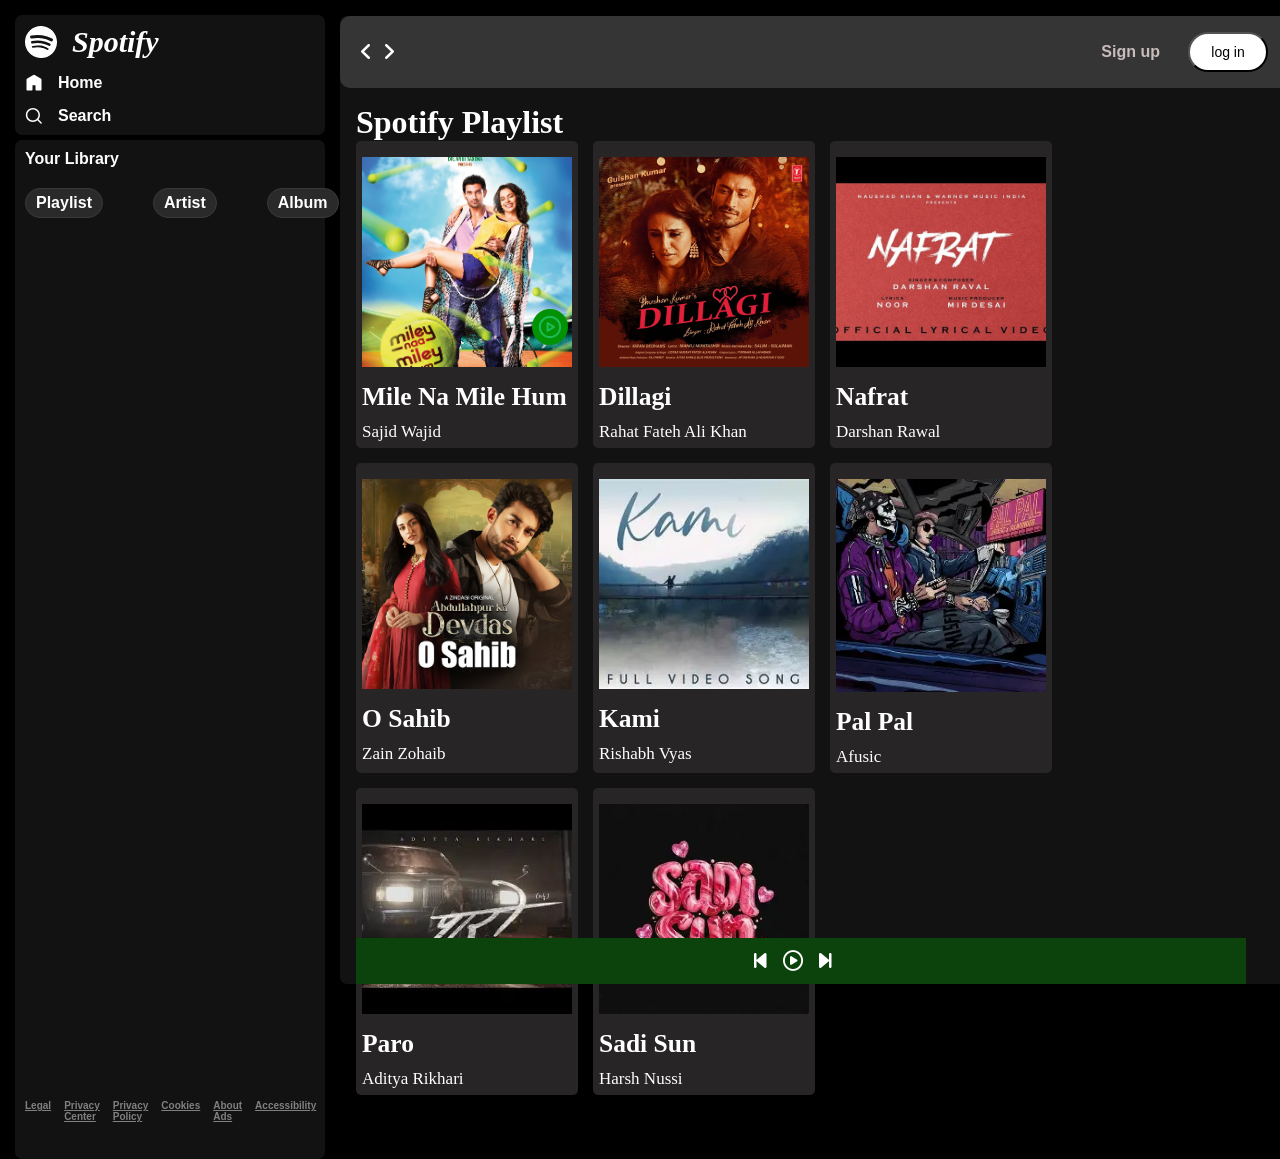
==== index.html @ fd1ae435 "added songs in my project through java script" ====
<!DOCTYPE html>
<html lang="en">

<head>
    <meta charset="UTF-8">
    <meta name="viewport" content="width=device-width, initial-scale=1.0">
    <link rel="stylesheet" href="style.css">
    <link rel="stylesheet" href="utility.css">
    <link rel="stylesheet" href="https://cdnjs.cloudflare.com/ajax/libs/font-awesome/6.7.2/css/all.min.css">
    <title>'Spotify -Web player:Music for everyone</title>
</head>

<body>
    <div class="container flex bg-black">
        <div class="left">
            <div class="home bg-grey rounded m-1 p-1">
                <div class="logo"><img class="invert" src="logo.svg" alt="spotify"> Spotify</div>
                <ul>
                    <li><img class="invert" src="home.svg" alt="home">Home</li>
                    <li><img class="invert" src="search.svg" alt="home">Search</li>
                </ul>
            </div>
            <div class="library bg-grey rounded m-1 p-1 bold">
                Your Library
                <ul>
                    <li>Playlist</li>
                    <li>Artist</li>
                    <li>Album</li>
                </ul>
                
                <div class="footer">

                    <div><a href="https://www.spotify.com/jp/legal/"><span>Legal</span></a></div>

                    <div><a href="https://www.spotify.com/jp/privacy/"><span>Privacy Center</span></a></div>

                    <div><a href="https://www.spotify.com/jp/legal/privacy-policy/"><span>Privacy Policy</span></a>
                    </div>

                    <div><a href="https://www.spotify.com/jp/legal/cookies-policy/"><span>Cookies</span></a></div>

                    <div><a href="https://www.spotify.com/jp/legal/privacy-policy/#s3"><span>About Ads</span></a></div>

                    <div><a href="https://www.spotify.com/jp/accessibility/"><span>Accessibility</span></a></div>

                </div>
            </div>
        </div>
        <div class="right bg-grey rounded ">
            <div class="header">
                <div class="nav">
                    <div class="left-arrow">
                        <i class="fa-solid fa-angle-left"></i>
                    </div>
                    <div class="right-arrow">
                        <i class="fa-solid fa-angle-right"></i>
                    </div>
                </div>
                <div class="button">
                    <button class="signupbtn">Sign up</button>
                    <button class="loginbtn">log in</button>
                </div>
            </div>
            <div class="SpotifyPlaylist">
                <h1>Spotify Playlist</h1>
                <div class="cardContainer">
                    <div class="card ">
                        <div class="play">
                            <svg xmlns="http://www.w3.org/2000/svg" viewBox="0 0 640 640" width="30" height="30">
                                <path fill="#1DB954"
                                    d="M320 112C434.9 112 528 205.1 528 320C528 434.9 434.9 528 320 528C205.1 528 112 434.9 112 320C112 205.1 205.1 112 320 112zM320 576C461.4 576 576 461.4 576 320C576 178.6 461.4 64 320 64C178.6 64 64 178.6 64 320C64 461.4 178.6 576 320 576zM276.5 211.5C269.1 207 259.8 206.8 252.2 211C244.6 215.2 240 223.3 240 232L240 408C240 416.7 244.7 424.7 252.3 428.9C259.9 433.1 269.1 433 276.6 428.4L420.6 340.4C427.7 336 432.1 328.3 432.1 319.9C432.1 311.5 427.7 303.8 420.6 299.4L276.6 211.4zM362 320L288 365.2L288 274.8L362 320z" />
                            </svg>
                        </div>
                        <img src="mile na mile hum.jpg" alt="">
                        <h2>Mile Na Mile Hum</h2>
                        <p>Sajid Wajid</p>
                    </div>
                    <div class="cardContainer">
                        <div class="card">
                            <img src="dillagi.jpg" alt="">
                            <h2>Dillagi</h2>
                            <p>Rahat Fateh Ali Khan</p>
                        </div>
                    </div>
                    <div class="cardContainer">
                        <div class="card">
                            <img src="nafrat2.jpg" alt="">
                            <h2>Nafrat</h2>
                            <p>Darshan Rawal</p>
                        </div>
                    </div>
                    <div class="cardContainer">
                        <div class="card">
                            <img src="o.jpg" alt="">
                            <h2>O Sahib</h2>
                            <p>Zain Zohaib</p>
                        </div>
                    </div>

                    <div class="cardContainer">
                        <div class="card">
                            <img src="kami.jpg" alt="">
                            <h2>Kami</h2>
                            <p>Rishabh Vyas</p>
                        </div>
                    </div>
                    <div class="cardContainer">
                        <div class="card">
                            <img src="pal pal.jpg" alt="">
                            <h2>Pal Pal</h2>
                            <p>Afusic</p>
                        </div>
                    </div>
                    <div class="cardContainer">
                        <div class="card">
                            <img src="paro.jpg" alt="">
                            <h2>Paro</h2>
                            <p>Aditya Rikhari</p>
                        </div>
                    </div>
                    <div class="cardContainer">
                        <div class="card ">
                            <img src="sadi sun.jpg" alt="">
                            <h2>Sadi Sun</h2>
                            <p>Harsh Nussi</p>
                        </div>
                    </div>
                </div>
                <div class="playbar">
                    <div class="songinfo">
                    
                        
                    </div>
                    <div class="songbuttons">
                        <i class="fa-solid fa-backward-step"></i>
                        <i class="fa-regular fa-circle-play"></i>
                        <i class="fa-solid fa-forward-step"></i>
                         <div class="songtime"></div>
                    </div>
                </div>
            </div>
        </div>
    </div>
    <button id="play">Play</button>
    <script src = "script.js"></script>
</body>

</html>
---- style.css ----
*{
    margin: 0;
    padding: 0;
}
body {
   background-color: black;
    color: white;
    display: flex;
}

.left {
    width: 25vw;
    padding: 10px;
    ;
    
    
}

.right {
    width: 75vw;



}
.home{
    padding: 10px;
}

.home ul li {
display: flex;
width: 18px;
list-style:none;
gap: 15px;
padding-top: 15px;
font-weight: 700;
 font-family:'Segoe UI', Tahoma, Geneva, Verdana, sans-serif ;


}

.bg-grey{
    background-color: #121212;
}

.bold{
    font-weight: 700;
}

.library{
    min-height:111vh;
    position: relative;
    font-family:'Segoe UI', Tahoma, Geneva, Verdana, sans-serif ;
}


.footer{
    display: flex;
    font-size: 10px;
    gap: 13px;
    margin-top: 98vh;
}
.footer a {
    color: grey;
    
    
}
.right {
    margin: 16px 0;
    position: relative;
     
}

.nav {
    font-size: 20px;
    color: white;
    display: flex;
    align-items: center;
    gap: 10px;

    
}
.header{
    display: flex;
    justify-content: space-between;
    align-items: center;
    background-color: rgb(54, 53, 53);
    height: 72px;
    border-radius: 10px;

}
 .header > * {
    padding: 20px;

 }

.logo {
display: flex;
width: 18px;
gap: 15px;
font-weight: 700; 
font-size: 30px;
font-family:Cambria, Cochin, Georgia, Times, 'Times New Roman', serif ;
font-style: italic;
}

.library ul  {
width: 18px;
list-style:none;
gap: 50px;
padding-top: 20px;
font-weight: 700;
display: flex;
align-items: center;


}
.library ul li {
    background: #2a2a2a;
    border: 1px solid #3a3a3a;
    border-radius: 999px;
    padding: 5px 10px;
    
}



.library ul li:hover{
    background-color: rgb(31, 29, 29) !important;
    color: green!important;
}


.SpotifyPlaylist{
    padding: 16px
}
.cardContainer{
    display: flex;
    gap: 15px;
    flex-wrap: wrap;
    
}

 .card {
    width: 210px;
    font-size: 17px;
    padding: 6px;
    border-radius: 5px;
    background-color: rgb(39, 37, 37);
    position: relative;
;
    

}
.card >*{
    padding-top: 10px;

}

.card img {
    width: 100%;
    object-fit: contain;
    height: 300;

}

.card:hover{
   background-color: rgb(59, 58, 58) !important; 
}


.play{
    width: 28px;
    height: 28px;
    border-radius: 50px;
    background-color: #039203;
    padding: 4px;
    display: flex;
    align-items: center;
    justify-content: center;
    position: absolute;
    top: 168px;
    right: 10px;
    opacity : 1;
    transition:all 1s ease-out
}


.container{
    height: 1000px;
}

.button>*{
margin: 0 12px;
}

.signupbtn{
    background-color: rgb(54, 53, 53);
    color: rgb(201, 188, 188);
    font-weight: bold;
    border: none;
    outline: none;
    cursor: pointer;
    font-size: 16px;
    
    
}

.signupbtn:hover{
    font-size: 1.01rem;
    color: white

}

.loginbtn{
   background-color: white;
    color:black;
    border-radius: 21px;
    padding: 10px;
    cursor: pointer;
    width: 80px;
    font-size: 14px;
}

.loginbtn:hover{
    
     font-weight: bold;
     font-size: 15px;
     
}


.playbar{
    position: absolute;
    bottom: 0;
    background-color: rgb(12, 66, 12);
    width: 90%;
    padding: 13px;
}

.songbuttons{
    display: flex;
    justify-content: center;
    gap: 16px;
    font-size: 20px;
}
---- utility.css ----
.border {
    border: 2px solid red;

margin: 3px;
}


.flex {
    display:flex;
}

.justify-content{
    justify-content: center;

}
.item-center{
    align-items: center;
}

.bg-black {
    background-color: black;
    color: white;
}

.invert {
    filter: invert(1);
}

.rounded{
    border-radius: 7px;
}

.m-1{
    margin: 5px;
}


.p-1{
    padding: 10px;
}

.p-1{

padding: 10px;

}

/* For Webkit browsers (e.g., Chrome, Safari) */

::-webkit-scrollbar {

width: 15px;

}

::-webkit-scrollbar-thumb {

background-color: #333333; /* Dark color for the thumb */

border-radius: 6px;

}

::-webkit-scrollbar-track {

background-color: #2222; /* Dark color for the track */

}

/* For Firefox */

scrollbar-color: #333 #222; /* Dark color for the thumb and track in Firefox */
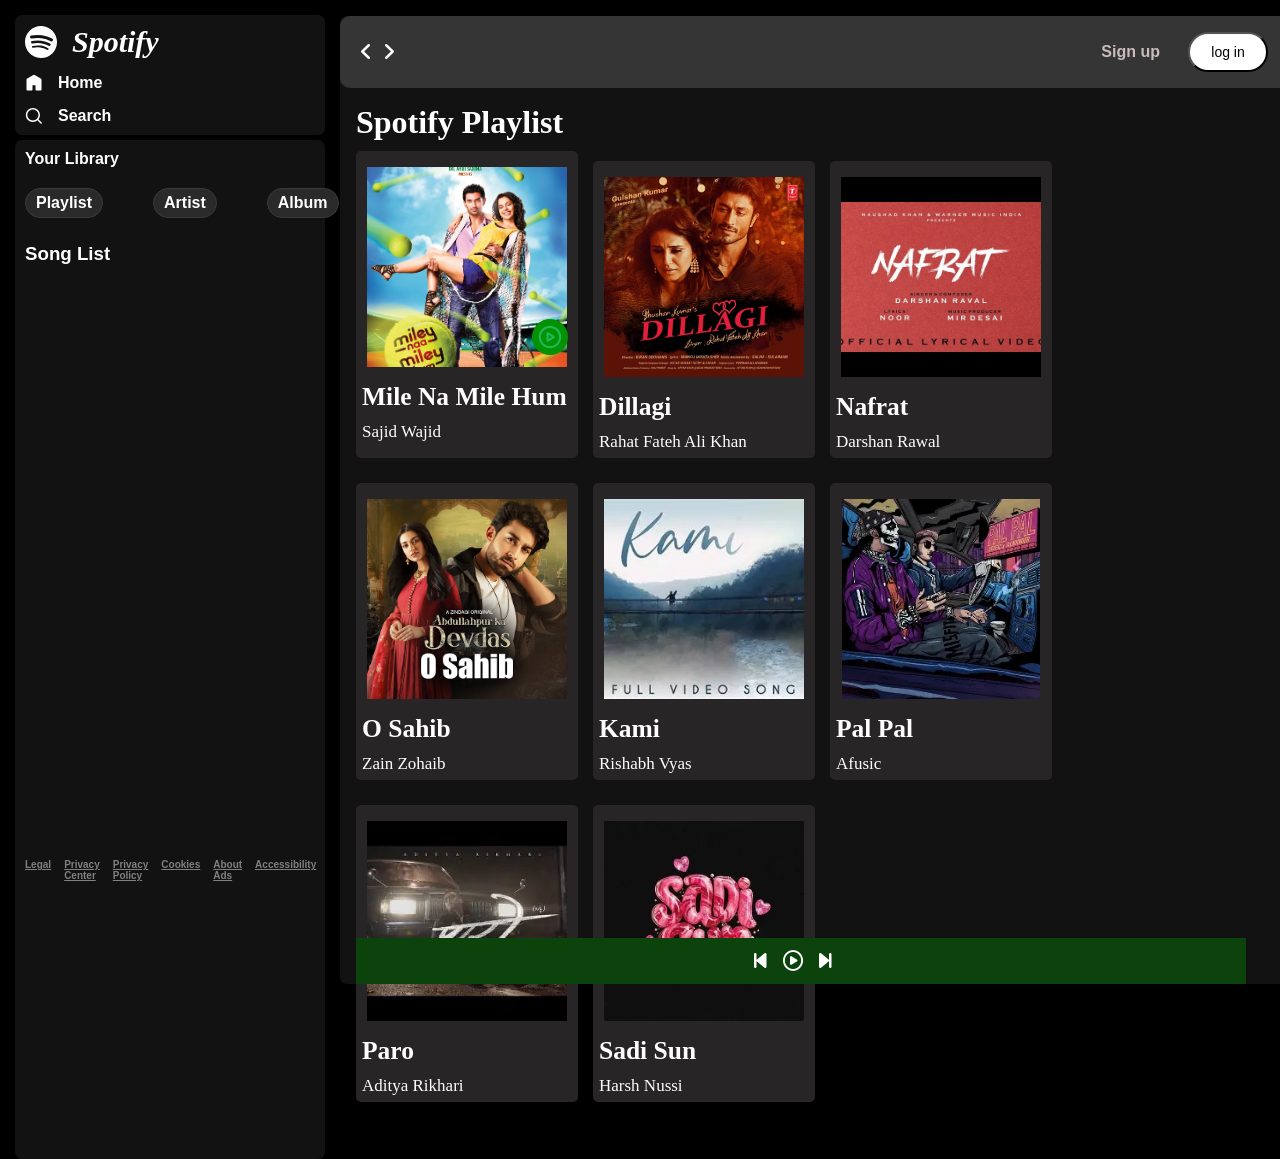
==== commit a36f04c9: "added songs url in clone project through javascript" ====
--- a/index.html
+++ b/index.html
@@ -22,11 +22,18 @@
             </div>
             <div class="library bg-grey rounded m-1 p-1 bold">
                 Your Library
+                <div class="librarymenu">
                 <ul>
                     <li>Playlist</li>
                     <li>Artist</li>
                     <li>Album</li>
                 </ul>
+                </div>
+                <div class="songlist"><h3>Song List</h3>
+                    <ul>
+                        
+                       </ul>
+                </div>
                 
                 <div class="footer">
 
@@ -151,3 +158,11 @@
 
 
 
+<!--<li><span>Mile Na Mile Hum</span> <img src="mile na mile hum.jpg" alt=""></li>
+                        <li><span>Dillagi</span><img src="dillagi.jpg" alt=""></li>
+                        <li><span>Nafrat</span><img src="nafrat2.jpg" alt=""></li>
+                        <li><span>O Sahib</span><img src="o.jpg" alt=""></li>
+                        <li><span>Kami</span><img src="kami.jpg" alt=""></li>
+                        <li><span>Pal Pal</span><img src="pal pal.jpg" alt=""></li>
+                        <li><span>Paro</span><img src="paro.jpg" alt=""></li>
+                        <li><span>Sadi Sun</span><img src="sadi sun.jpg" alt=""></li>-->
--- a/style.css
+++ b/style.css
@@ -11,7 +11,7 @@
 .left {
     width: 25vw;
     padding: 10px;
-    ;
+    
     
     
 }
@@ -57,7 +57,7 @@
     display: flex;
     font-size: 10px;
     gap: 13px;
-    margin-top: 98vh;
+    margin-top: 66vh;
 }
 .footer a {
     color: grey;
@@ -103,7 +103,7 @@
 font-style: italic;
 }
 
-.library ul  {
+.librarymenu ul  {
 width: 18px;
 list-style:none;
 gap: 50px;
@@ -114,7 +114,7 @@
 
 
 }
-.library ul li {
+.librarymenu ul li {
     background: #2a2a2a;
     border: 1px solid #3a3a3a;
     border-radius: 999px;
@@ -124,7 +124,7 @@
 
 
 
-.library ul li:hover{
+.librarymenu ul li:hover{
     background-color: rgb(31, 29, 29) !important;
     color: green!important;
 }
@@ -137,6 +137,7 @@
     display: flex;
     gap: 15px;
     flex-wrap: wrap;
+    padding-top: 10px;
     
 }
 
@@ -159,7 +160,8 @@
 .card img {
     width: 100%;
     object-fit: contain;
-    height: 300;
+    height: 200px;
+    
 
 }
 
@@ -245,3 +247,66 @@
 }
 
 
+.songlist{
+    margin-top: 25px;
+}
+
+.songlist h3{
+    margin-bottom: 10px;
+}
+
+/*.songlist ul{
+    list-style: none;
+    padding-left: 0;
+}
+
+.songlist ul li{
+    padding: 4px 0;
+    font-size: 18px;
+    font-weight: normal;
+    gap: 8px;
+    display: flex;
+    align-items: center;
+    justify-content: space-between;
+}
+.songlist ul li:hover{
+    font-weight: bold;
+    cursor: pointer;
+}
+
+.songlist ul li img{
+    width: 30px !important;
+    height: 30px !important;
+    object-fit: cover;
+    transition: 0.3s;
+
+}
+
+.songlist ul li img:hover{
+    width: 32px !important;
+    height: 32px !important;
+}*/
+
+.songlist {
+    color: white;
+}
+
+.songlist ul {
+   list-style-type: decimal;
+    padding-left: 20px;
+
+}
+
+.songlist li {
+    display: list-item;
+    margin: 10px 0;
+    
+    padding-left: 15px;
+     
+    
+    
+    
+}
+
+
+
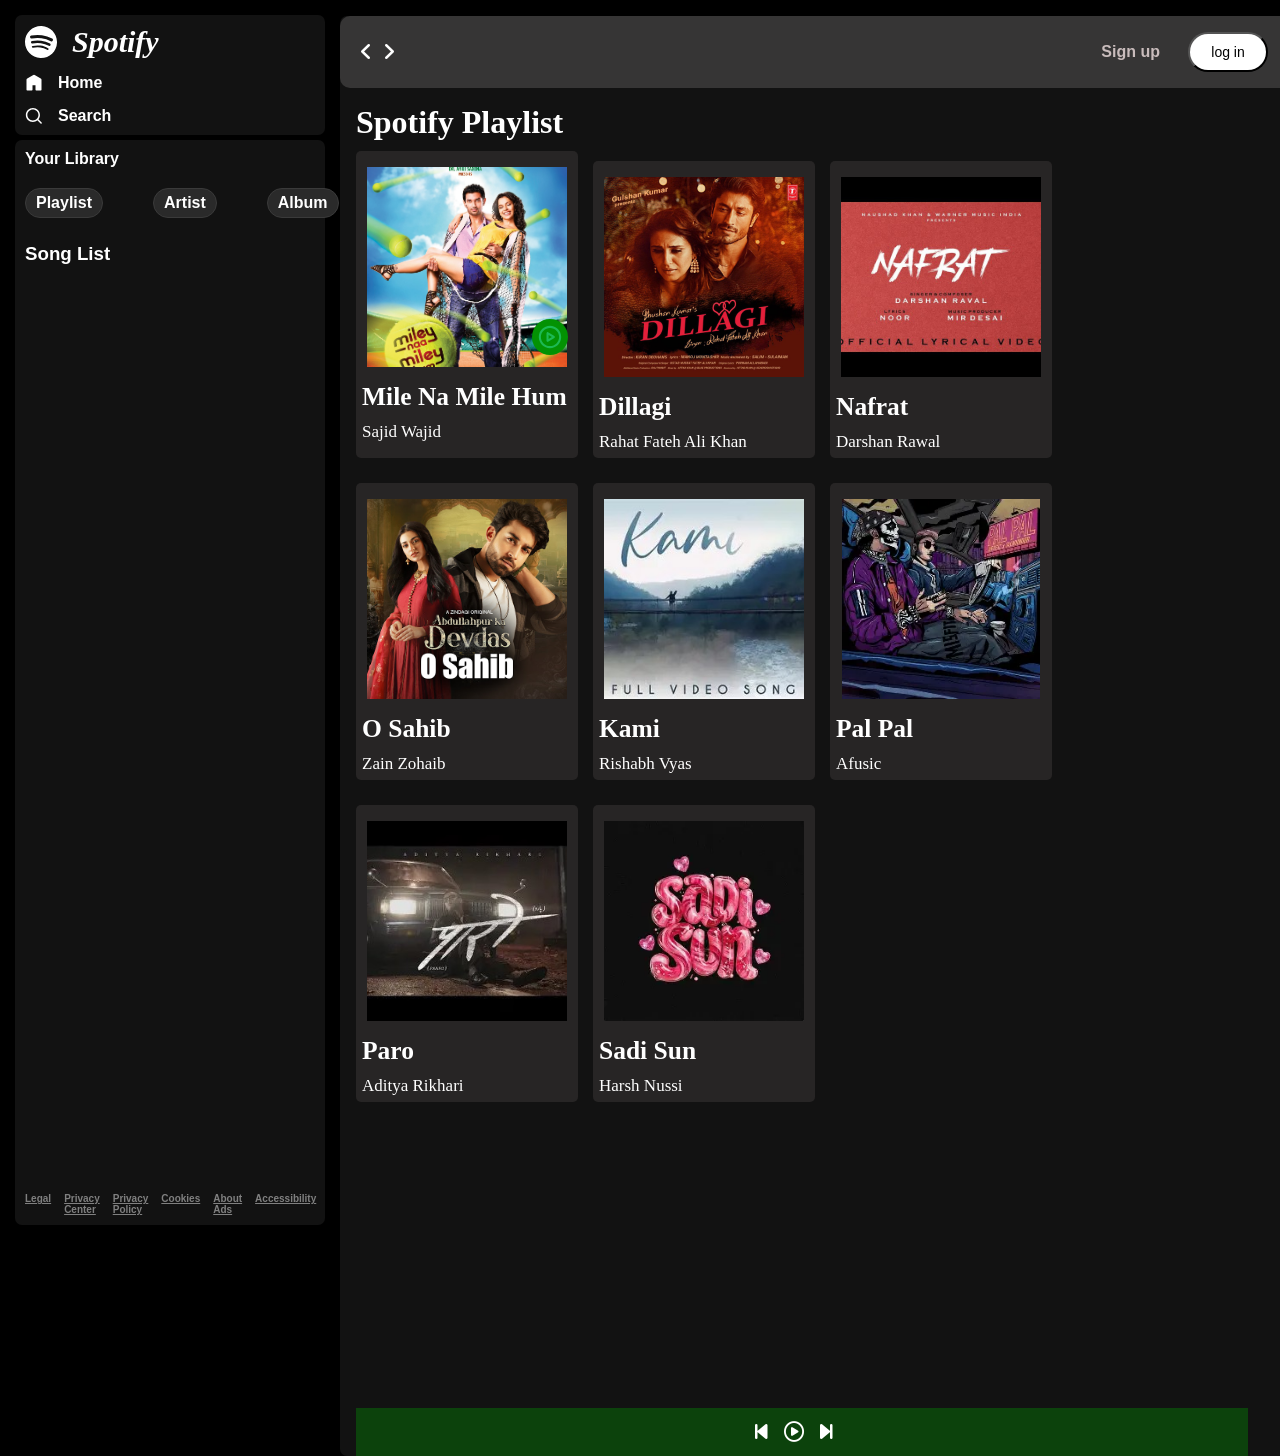
==== commit bbc2011f: "improve music player UI and updated song list layout" ====
--- a/index.html
+++ b/index.html
@@ -148,7 +148,7 @@
             </div>
         </div>
     </div>
-    <button id="play">Play</button>
+    <button id="play"></button>
     <script src = "script.js"></script>
 </body>
 
--- a/style.css
+++ b/style.css
@@ -18,6 +18,7 @@
 
 .right {
     width: 75vw;
+    height: 160vh;
 
 
 
@@ -57,7 +58,7 @@
     display: flex;
     font-size: 10px;
     gap: 13px;
-    margin-top: 66vh;
+    margin-top: 34vh;
 }
 .footer a {
     color: grey;
@@ -127,6 +128,7 @@
 .librarymenu ul li:hover{
     background-color: rgb(31, 29, 29) !important;
     color: green!important;
+    cursor: pointer;
 }
 
 
@@ -233,10 +235,10 @@
 
 .playbar{
     position: absolute;
-    bottom: 0;
+    bottom: 0px;
     background-color: rgb(12, 66, 12);
     width: 90%;
-    padding: 13px;
+    padding: 14px;
 }
 
 .songbuttons{
@@ -289,24 +291,66 @@
 
 .songlist {
     color: white;
+    height: 644px;
+    overflow: auto;
+    margin-bottom: 44px ;
+    
 }
 
 .songlist ul {
-   list-style-type: decimal;
-    padding-left: 20px;
-
-}
-
-.songlist li {
-    display: list-item;
-    margin: 10px 0;
-    
-    padding-left: 15px;
-     
-    
-    
-    
-}
-
-
-
+   padding: 0 12px;
+  margin-top: 40px;
+}
+
+.songlist ul li {
+    list-style-type: decimal;
+    display: flex;
+    gap: 6px;
+    cursor: pointer;
+    padding: 10px 0 ;
+    font-weight: normal;
+    border: 1px solid white;
+    margin: 12px 0;
+    padding: 14px;
+    border-radius: 5px;
+    justify-content: space-between;
+
+}
+
+.songlist .info{
+    font-size: 15px;
+    width: 320px;
+}
+
+ .songlist ul li img{
+    width: 40px;
+    height: 40px;
+    
+    
+ }
+
+.playbutton{
+    font-weight: normal;
+    font-size: 20px;
+   display: flex;
+   gap: 10px;
+   justify-items: center;
+   padding-left: 15px;
+}
+
+.playbutton span{
+    font-size: 15px;
+}
+.playbutton :hover{
+    font-weight: bold;
+}
+
+.songlist ul li:hover{
+font-weight: bold;
+}
+
+
+
+
+
+
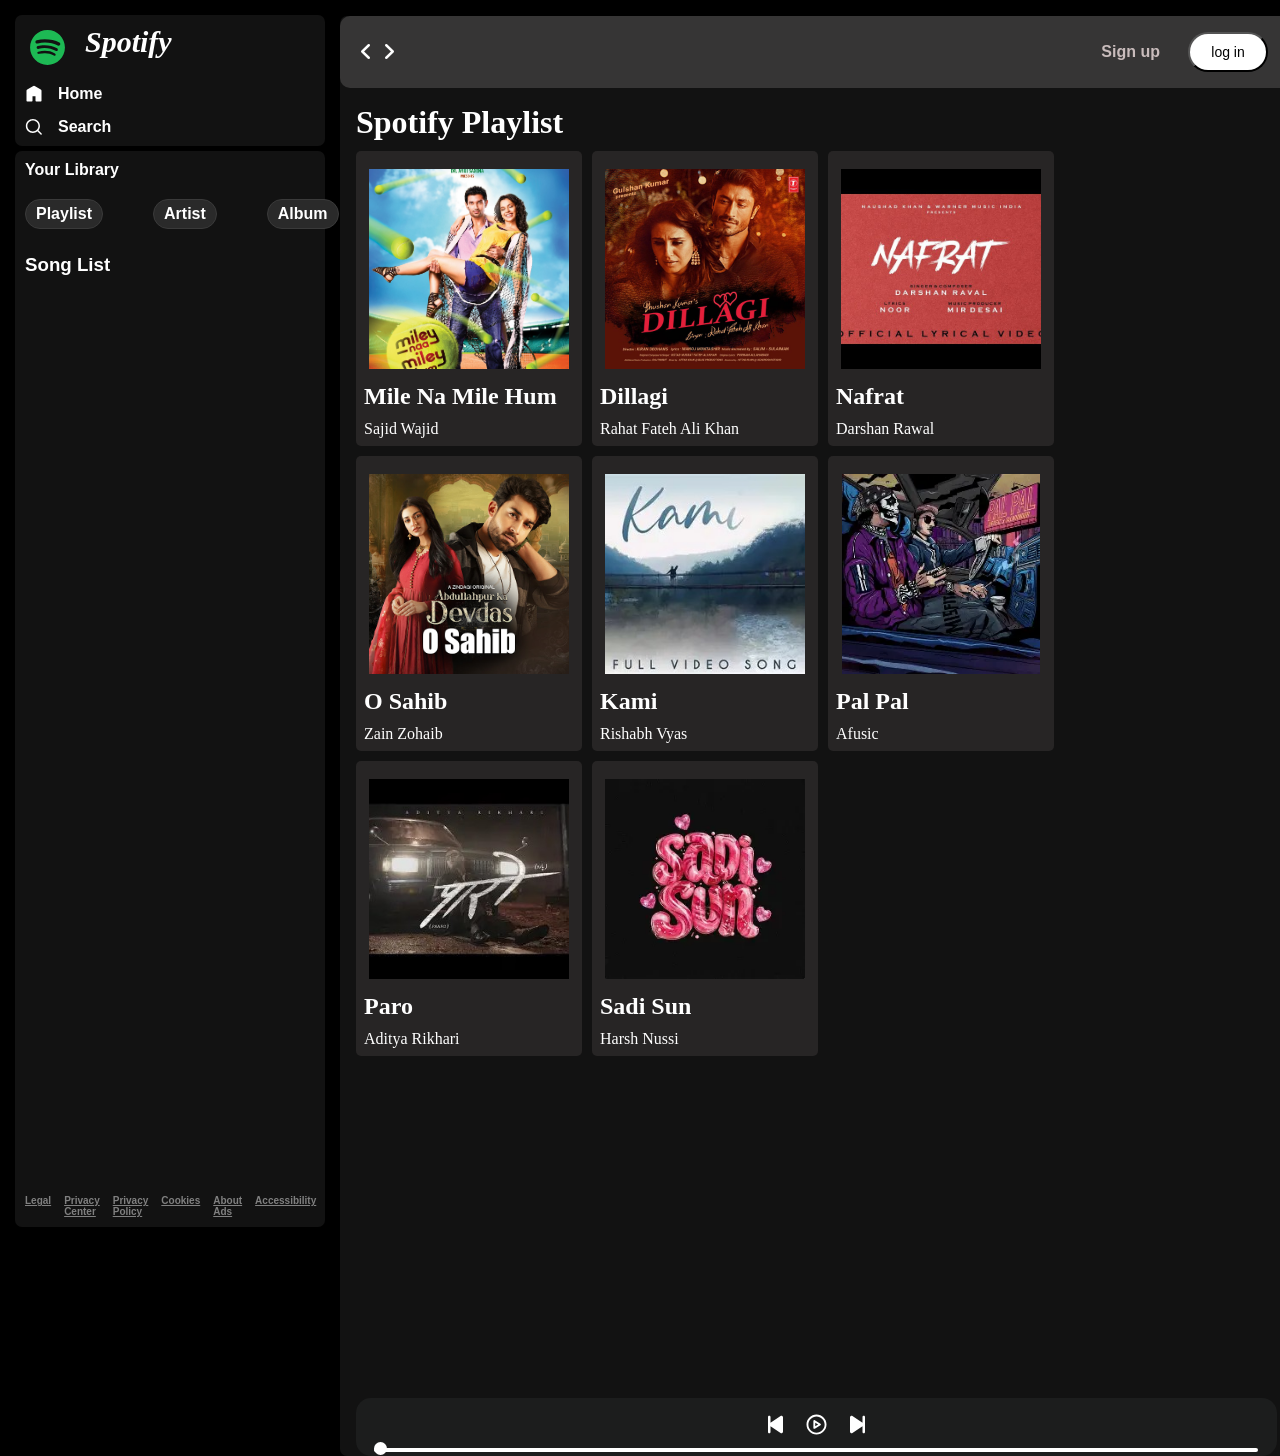
==== commit 5584a7ae: "Add dynamic song playback, seekbar, and play/pause controls" ====
--- a/index.html
+++ b/index.html
@@ -14,7 +14,7 @@
     <div class="container flex bg-black">
         <div class="left">
             <div class="home bg-grey rounded m-1 p-1">
-                <div class="logo"><img class="invert" src="logo.svg" alt="spotify"> Spotify</div>
+                <div class="logo"><img src="logo2.svg" alt="spotify"> Spotify</div>
                 <ul>
                     <li><img class="invert" src="home.svg" alt="home">Home</li>
                     <li><img class="invert" src="search.svg" alt="home">Search</li>
@@ -23,18 +23,19 @@
             <div class="library bg-grey rounded m-1 p-1 bold">
                 Your Library
                 <div class="librarymenu">
-                <ul>
-                    <li>Playlist</li>
-                    <li>Artist</li>
-                    <li>Album</li>
-                </ul>
+                    <ul>
+                        <li>Playlist</li>
+                        <li>Artist</li>
+                        <li>Album</li>
+                    </ul>
                 </div>
-                <div class="songlist"><h3>Song List</h3>
+                <div class="songlist">
+                    <h3>Song List</h3>
                     <ul>
-                        
-                       </ul>
+
+                    </ul>
                 </div>
-                
+
                 <div class="footer">
 
                     <div><a href="https://www.spotify.com/jp/legal/"><span>Legal</span></a></div>
@@ -68,88 +69,92 @@
                     <button class="loginbtn">log in</button>
                 </div>
             </div>
+
             <div class="SpotifyPlaylist">
                 <h1>Spotify Playlist</h1>
+
                 <div class="cardContainer">
-                    <div class="card ">
-                        <div class="play">
-                            <svg xmlns="http://www.w3.org/2000/svg" viewBox="0 0 640 640" width="30" height="30">
-                                <path fill="#1DB954"
-                                    d="M320 112C434.9 112 528 205.1 528 320C528 434.9 434.9 528 320 528C205.1 528 112 434.9 112 320C112 205.1 205.1 112 320 112zM320 576C461.4 576 576 461.4 576 320C576 178.6 461.4 64 320 64C178.6 64 64 178.6 64 320C64 461.4 178.6 576 320 576zM276.5 211.5C269.1 207 259.8 206.8 252.2 211C244.6 215.2 240 223.3 240 232L240 408C240 416.7 244.7 424.7 252.3 428.9C259.9 433.1 269.1 433 276.6 428.4L420.6 340.4C427.7 336 432.1 328.3 432.1 319.9C432.1 311.5 427.7 303.8 420.6 299.4L276.6 211.4zM362 320L288 365.2L288 274.8L362 320z" />
-                            </svg>
-                        </div>
+
+                    <div class="card">
                         <img src="mile na mile hum.jpg" alt="">
                         <h2>Mile Na Mile Hum</h2>
                         <p>Sajid Wajid</p>
                     </div>
-                    <div class="cardContainer">
-                        <div class="card">
-                            <img src="dillagi.jpg" alt="">
-                            <h2>Dillagi</h2>
-                            <p>Rahat Fateh Ali Khan</p>
+
+                    <div class="card">
+                        <img src="dillagi.jpg" alt="">
+                        <h2>Dillagi</h2>
+                        <p>Rahat Fateh Ali Khan</p>
+                    </div>
+
+                    <div class="card">
+                        <img src="nafrat2.jpg" alt="">
+                        <h2>Nafrat</h2>
+                        <p>Darshan Rawal</p>
+                    </div>
+
+                    <div class="card">
+                        <img src="o.jpg" alt="">
+                        <h2>O Sahib</h2>
+                        <p>Zain Zohaib</p>
+                    </div>
+
+                    <div class="card">
+                        <img src="kami.jpg" alt="">
+                        <h2>Kami</h2>
+                        <p>Rishabh Vyas</p>
+                    </div>
+
+                    <div class="card">
+                        <img src="pal pal.jpg" alt="">
+                        <h2>Pal Pal</h2>
+                        <p>Afusic</p>
+                    </div>
+
+                    <div class="card">
+                        <img src="paro.jpg" alt="">
+                        <h2>Paro</h2>
+                        <p>Aditya Rikhari</p>
+                    </div>
+
+                    <div class="card">
+                        <img src="sadi sun.jpg" alt="">
+                        <h2>Sadi Sun</h2>
+                        <p>Harsh Nussi</p>
+                    </div>
+
+                </div>
+
+                <div class="playbar">
+                    <div class="seekbar">
+                        <div class="circle">
                         </div>
                     </div>
-                    <div class="cardContainer">
-                        <div class="card">
-                            <img src="nafrat2.jpg" alt="">
-                            <h2>Nafrat</h2>
-                            <p>Darshan Rawal</p>
-                        </div>
+                    <div class="abovbar">
+                    <div class="songinfo">
+
                     </div>
-                    <div class="cardContainer">
-                        <div class="card">
-                            <img src="o.jpg" alt="">
-                            <h2>O Sahib</h2>
-                            <p>Zain Zohaib</p>
-                        </div>
+                       <div class="songbuttons">
+                        
+                 <img class="invert" id="previous" src="previous.svg" alt="">
+
+                 <img class="invert" id="play" src="play.svg" alt="">
+
+                 <img class="invert" id="next" src="next.svg" alt="">
+
                     </div>
 
-                    <div class="cardContainer">
-                        <div class="card">
-                            <img src="kami.jpg" alt="">
-                            <h2>Kami</h2>
-                            <p>Rishabh Vyas</p>
-                        </div>
-                    </div>
-                    <div class="cardContainer">
-                        <div class="card">
-                            <img src="pal pal.jpg" alt="">
-                            <h2>Pal Pal</h2>
-                            <p>Afusic</p>
-                        </div>
-                    </div>
-                    <div class="cardContainer">
-                        <div class="card">
-                            <img src="paro.jpg" alt="">
-                            <h2>Paro</h2>
-                            <p>Aditya Rikhari</p>
-                        </div>
-                    </div>
-                    <div class="cardContainer">
-                        <div class="card ">
-                            <img src="sadi sun.jpg" alt="">
-                            <h2>Sadi Sun</h2>
-                            <p>Harsh Nussi</p>
-                        </div>
-                    </div>
-                </div>
-                <div class="playbar">
-                    <div class="songinfo">
+                    <div class="songtime">
+
                     
-                        
-                    </div>
-                    <div class="songbuttons">
-                        <i class="fa-solid fa-backward-step"></i>
-                        <i class="fa-regular fa-circle-play"></i>
-                        <i class="fa-solid fa-forward-step"></i>
-                         <div class="songtime"></div>
-                    </div>
+                 </div>
                 </div>
             </div>
         </div>
     </div>
-    <button id="play"></button>
-    <script src = "script.js"></script>
+    </div>
+    
+    <script src="script.js"></script>
 </body>
 
 </html>
@@ -165,4 +170,13 @@
                         <li><span>Kami</span><img src="kami.jpg" alt=""></li>
                         <li><span>Pal Pal</span><img src="pal pal.jpg" alt=""></li>
                         <li><span>Paro</span><img src="paro.jpg" alt=""></li>
-                        <li><span>Sadi Sun</span><img src="sadi sun.jpg" alt=""></li>-->+                        <li><span>Sadi Sun</span><img src="sadi sun.jpg" alt=""></li>
+
+
+
+                      <!----  <div class="play">
+                            <svg xmlns="http://www.w3.org/2000/svg" viewBox="0 0 640 640" width="30" height="30">
+                                <path fill="#1DB954"
+                                    d="M320 112C434.9 112 528 205.1 528 320C528 434.9 434.9 528 320 528C205.1 528 112 434.9 112 320C112 205.1 205.1 112 320 112zM320 576C461.4 576 576 461.4 576 320C576 178.6 461.4 64 320 64C178.6 64 64 178.6 64 320C64 461.4 178.6 576 320 576zM276.5 211.5C269.1 207 259.8 206.8 252.2 211C244.6 215.2 240 223.3 240 232L240 408C240 416.7 244.7 424.7 252.3 428.9C259.9 433.1 269.1 433 276.6 428.4L420.6 340.4C427.7 336 432.1 328.3 432.1 319.9C432.1 311.5 427.7 303.8 420.6 299.4L276.6 211.4zM362 320L288 365.2L288 274.8L362 320z" />
+                            </svg>
+                        </div> -->
--- a/style.css
+++ b/style.css
@@ -58,7 +58,7 @@
     display: flex;
     font-size: 10px;
     gap: 13px;
-    margin-top: 34vh;
+    margin-top: 33vh;
 }
 .footer a {
     color: grey;
@@ -96,14 +96,19 @@
 
 .logo {
 display: flex;
-width: 18px;
+
 gap: 15px;
 font-weight: 700; 
 font-size: 30px;
 font-family:Cambria, Cochin, Georgia, Times, 'Times New Roman', serif ;
 font-style: italic;
-}
-
+
+}
+
+.logo img{
+width: 45px;
+height: 45px;
+}
 .librarymenu ul  {
 width: 18px;
 list-style:none;
@@ -137,7 +142,7 @@
 }
 .cardContainer{
     display: flex;
-    gap: 15px;
+    gap: 10px;
     flex-wrap: wrap;
     padding-top: 10px;
     
@@ -145,12 +150,12 @@
 
  .card {
     width: 210px;
-    font-size: 17px;
-    padding: 6px;
+    font-size: 16px;
+    padding: 8px;
     border-radius: 5px;
     background-color: rgb(39, 37, 37);
     position: relative;
-;
+  
     
 
 }
@@ -172,7 +177,7 @@
 }
 
 
-.play{
+/*.play{
     width: 28px;
     height: 28px;
     border-radius: 50px;
@@ -186,7 +191,7 @@
     right: 10px;
     opacity : 1;
     transition:all 1s ease-out
-}
+}*/
 
 
 .container{
@@ -236,9 +241,11 @@
 .playbar{
     position: absolute;
     bottom: 0px;
-    background-color: rgb(12, 66, 12);
-    width: 90%;
+    background-color: rgb(28, 29, 29);
+    width: 93%;
     padding: 14px;
+    border-radius: 15px;
+    height: 30px;
 }
 
 .songbuttons{
@@ -246,6 +253,13 @@
     justify-content: center;
     gap: 16px;
     font-size: 20px;
+}
+
+.songbuttons img {
+    cursor: pointer;
+    width: 25px;
+    height: 25px;
+
 }
 
 
@@ -350,7 +364,35 @@
 }
 
 
-
-
-
-
+.seekbar{
+    height: 4px;
+    width: 96%;
+    background: white;
+    position: absolute;
+    bottom: 0;
+    border-radius: 10px;
+    margin: 4px;
+    cursor: pointer;
+}
+
+
+.circle{
+    width: 13px;
+    height: 13px;
+    border-radius: 13px;
+    background-color: white;
+    position: relative;
+    bottom: 6px;
+    left: 0px;
+    transition: left 0.5s;
+
+}
+
+
+.abovbar{
+ display: flex;
+ justify-content: space-between;
+
+}
+
+
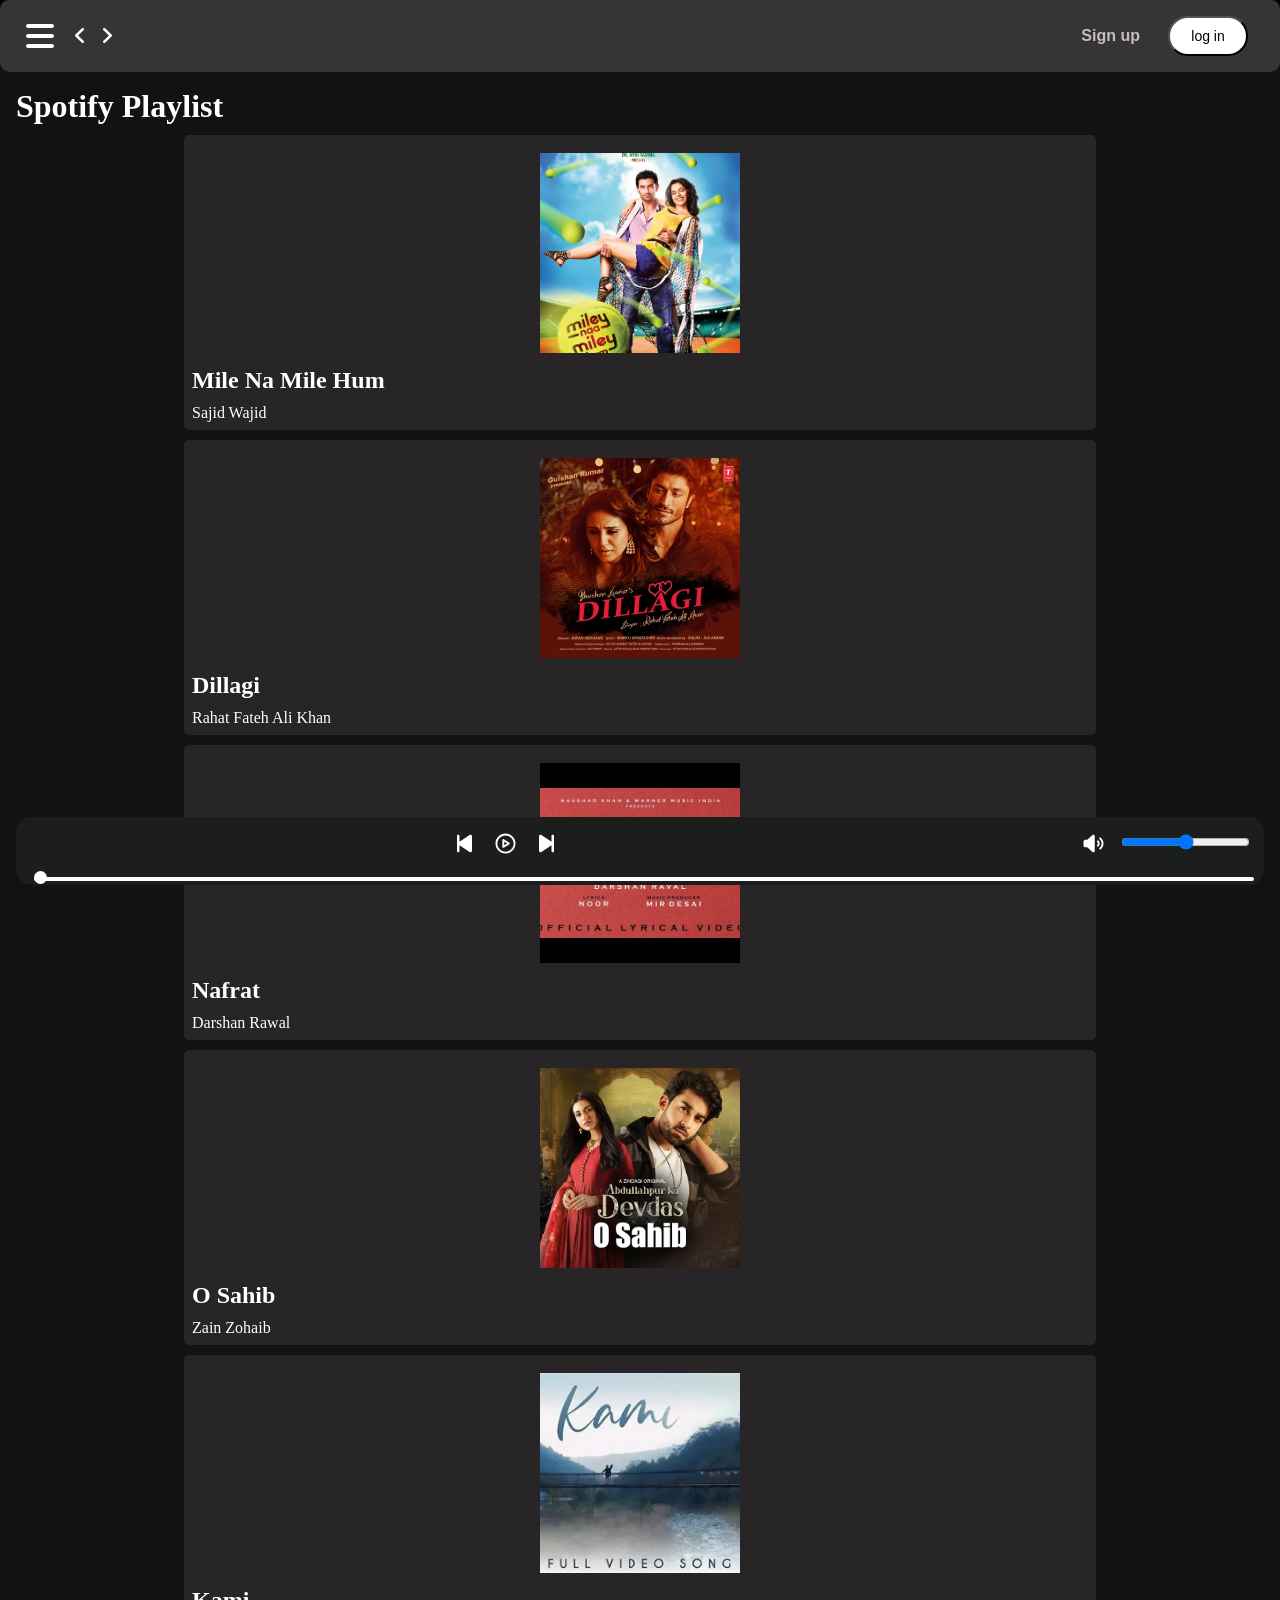
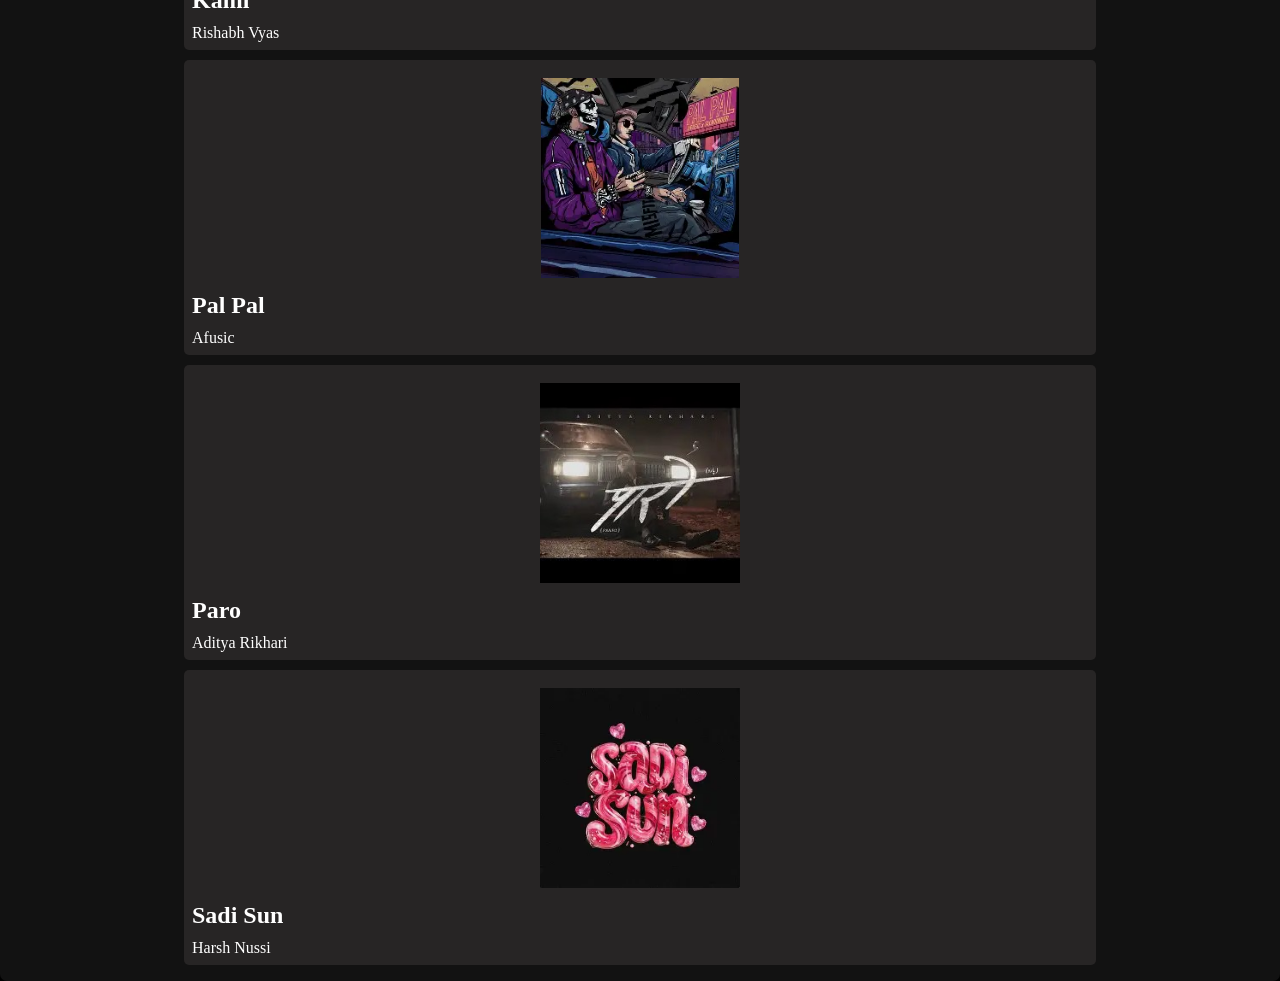
==== commit f5929c9c: "implement mobile layout improvements and previous/next playback controls" ====
--- a/index.html
+++ b/index.html
@@ -13,6 +13,9 @@
 <body>
     <div class="container flex bg-black">
         <div class="left">
+            <div class="close">
+                <img width="30" class="invert" src="close.svg" alt="">
+            </div>
             <div class="home bg-grey rounded m-1 p-1">
                 <div class="logo"><img src="logo2.svg" alt="spotify"> Spotify</div>
                 <ul>
@@ -57,12 +60,11 @@
         <div class="right bg-grey rounded ">
             <div class="header">
                 <div class="nav">
-                    <div class="left-arrow">
+                    <div class="hamburgercont">
+                         <img width="40" class="invert hamburger" src="hamburger.svg" alt="">
                         <i class="fa-solid fa-angle-left"></i>
-                    </div>
-                    <div class="right-arrow">
                         <i class="fa-solid fa-angle-right"></i>
-                    </div>
+                        </div>
                 </div>
                 <div class="button">
                     <button class="signupbtn">Sign up</button>
@@ -98,7 +100,6 @@
                         <h2>O Sahib</h2>
                         <p>Zain Zohaib</p>
                     </div>
-
                     <div class="card">
                         <img src="kami.jpg" alt="">
                         <h2>Kami</h2>
@@ -136,17 +137,22 @@
                     </div>
                        <div class="songbuttons">
                         
-                 <img class="invert" id="previous" src="previous.svg" alt="">
+                 <img width="40" class="invert" id="previous" src="previous.svg" alt="">
 
-                 <img class="invert" id="play" src="play.svg" alt="">
+                 <img width="40" class="invert" id="play" src="play.svg" alt="">
 
-                 <img class="invert" id="next" src="next.svg" alt="">
+                 <img width="40" class="invert" id="next" src="next.svg" alt="">
 
                     </div>
-
-                    <div class="songtime">
-
-                    
+                    <div class="timevol">
+                    <div class="songtime"></div>
+                     <div class="volumn">
+                        <img src="volumn.svg" width="25px" height="25px"  alt="">
+                        <div class="range">
+                            <input type="range" name ="volumn" id="">
+                        </div>
+                   </div>
+                   </div>
                  </div>
                 </div>
             </div>
@@ -174,9 +180,9 @@
 
 
 
-                      <!----  <div class="play">
+                       <div class="play">
                             <svg xmlns="http://www.w3.org/2000/svg" viewBox="0 0 640 640" width="30" height="30">
                                 <path fill="#1DB954"
                                     d="M320 112C434.9 112 528 205.1 528 320C528 434.9 434.9 528 320 528C205.1 528 112 434.9 112 320C112 205.1 205.1 112 320 112zM320 576C461.4 576 576 461.4 576 320C576 178.6 461.4 64 320 64C178.6 64 64 178.6 64 320C64 461.4 178.6 576 320 576zM276.5 211.5C269.1 207 259.8 206.8 252.2 211C244.6 215.2 240 223.3 240 232L240 408C240 416.7 244.7 424.7 252.3 428.9C259.9 433.1 269.1 433 276.6 428.4L420.6 340.4C427.7 336 432.1 328.3 432.1 319.9C432.1 311.5 427.7 303.8 420.6 299.4L276.6 211.4zM362 320L288 365.2L288 274.8L362 320z" />
                             </svg>
-                        </div> -->+                        </div>-->
--- a/style.css
+++ b/style.css
@@ -6,11 +6,14 @@
    background-color: black;
     color: white;
     display: flex;
+    min-height: 100vh;
 }
 
 .left {
     width: 25vw;
     padding: 10px;
+    min-height: 100vh;
+    box-sizing: border-box;
     
     
     
@@ -18,10 +21,10 @@
 
 .right {
     width: 75vw;
-    height: 160vh;
-
-
-
+    min-height: 100vh;
+    margin: 16px 0;
+    position: relative;
+    box-sizing: border-box;
 }
 .home{
     padding: 10px;
@@ -48,9 +51,10 @@
 }
 
 .library{
-    min-height:111vh;
+    min-height:100vh;
     position: relative;
     font-family:'Segoe UI', Tahoma, Geneva, Verdana, sans-serif ;
+    flex-direction: column;
 }
 
 
@@ -58,18 +62,19 @@
     display: flex;
     font-size: 10px;
     gap: 13px;
-    margin-top: 33vh;
+    margin-top: auto;
+    flex-wrap: wrap;
+    margin-bottom: 10px;
 }
 .footer a {
     color: grey;
     
     
-}
-.right {
-    margin: 16px 0;
-    position: relative;
+    
+}
+    
      
-}
+
 
 .nav {
     font-size: 20px;
@@ -140,11 +145,19 @@
 .SpotifyPlaylist{
     padding: 16px
 }
+
+.container{
+    display: flex;
+    width: 100%;
+    align-items: stretch;
+}
 .cardContainer{
     display: flex;
     gap: 10px;
     flex-wrap: wrap;
     padding-top: 10px;
+    overflow-y: auto;
+    justify-content: center;
     
 }
 
@@ -194,9 +207,6 @@
 }*/
 
 
-.container{
-    height: 1000px;
-}
 
 .button>*{
 margin: 0 12px;
@@ -239,13 +249,13 @@
 
 
 .playbar{
-    position: absolute;
-    bottom: 0px;
+    position: fixed;
+    bottom: 15px;
     background-color: rgb(28, 29, 29);
-    width: 93%;
+    width: 71%;
     padding: 14px;
     border-radius: 15px;
-    height: 30px;
+    min-height: 40px;
 }
 
 .songbuttons{
@@ -263,13 +273,7 @@
 }
 
 
-.songlist{
-    margin-top: 25px;
-}
-
-.songlist h3{
-    margin-bottom: 10px;
-}
+
 
 /*.songlist ul{
     list-style: none;
@@ -303,11 +307,19 @@
     height: 32px !important;
 }*/
 
+
+.songlist h3{
+    margin-bottom: 10px;
+}
+
 .songlist {
     color: white;
-    height: 644px;
+    height: 500px;
     overflow: auto;
     margin-bottom: 44px ;
+    margin-top: 25px;
+    flex: 1;
+    overflow-y: auto;
     
 }
 
@@ -324,7 +336,7 @@
     padding: 10px 0 ;
     font-weight: normal;
     border: 1px solid white;
-    margin: 12px 0;
+    margin: 8px 0;
     padding: 14px;
     border-radius: 5px;
     justify-content: space-between;
@@ -336,11 +348,35 @@
     width: 320px;
 }
 
+
  .songlist ul li img{
     width: 40px;
     height: 40px;
     
     
+ }
+ .timevol{
+    display: flex;
+    justify-content: space-evenly;
+    align-items: center;
+ }
+ 
+ 
+ .volumn{
+    display: flex;
+    justify-content: center;
+    align-items: center;
+    gap: 15px;
+ }
+ .songinfo{
+    color: white;
+    padding: 0 12px;
+    width: 250px;
+ }
+ .songtime{
+    color: white;
+    padding: 0 12px;
+    width: 100px;
  }
 
 .playbutton{
@@ -394,5 +430,66 @@
  justify-content: space-between;
 
 }
-
-
+.hamburger{
+    display: none;
+}
+.hamburgercont{
+    justify-content: center;
+    align-items: center;
+    gap: 14px;
+    display: flex;
+}
+.close{
+    display: none;
+}
+
+
+@media (max-width:1400px) {
+    .left{
+        
+        position: absolute;
+        left: -120%;
+        transition: all .3s;
+        z-index: 1;
+        width: 390px;
+        background-color: black;
+    }
+    .left .close {
+        position: absolute;
+        right: 31px;
+        top: 25px;
+        width: 29px;
+    }
+    .right{
+      width: 100vw;
+      margin: 0;
+    }
+    .playbar{
+     width: calc(100vw - 60px);
+     height: 40px;
+     font-size: 20px;
+    }
+    .seekbar{
+        width: calc(100vw - 60px);
+    }
+    .hamburger{
+        display: block;
+    }
+    .card{
+        width: 70vw;
+    }
+    
+    .cardContainer{
+        margin: 0;
+        justify-content: center;
+    }
+    .close{
+        display: block;
+    }
+
+    
+    .songinfo{
+        width: auto;
+    }
+    
+}
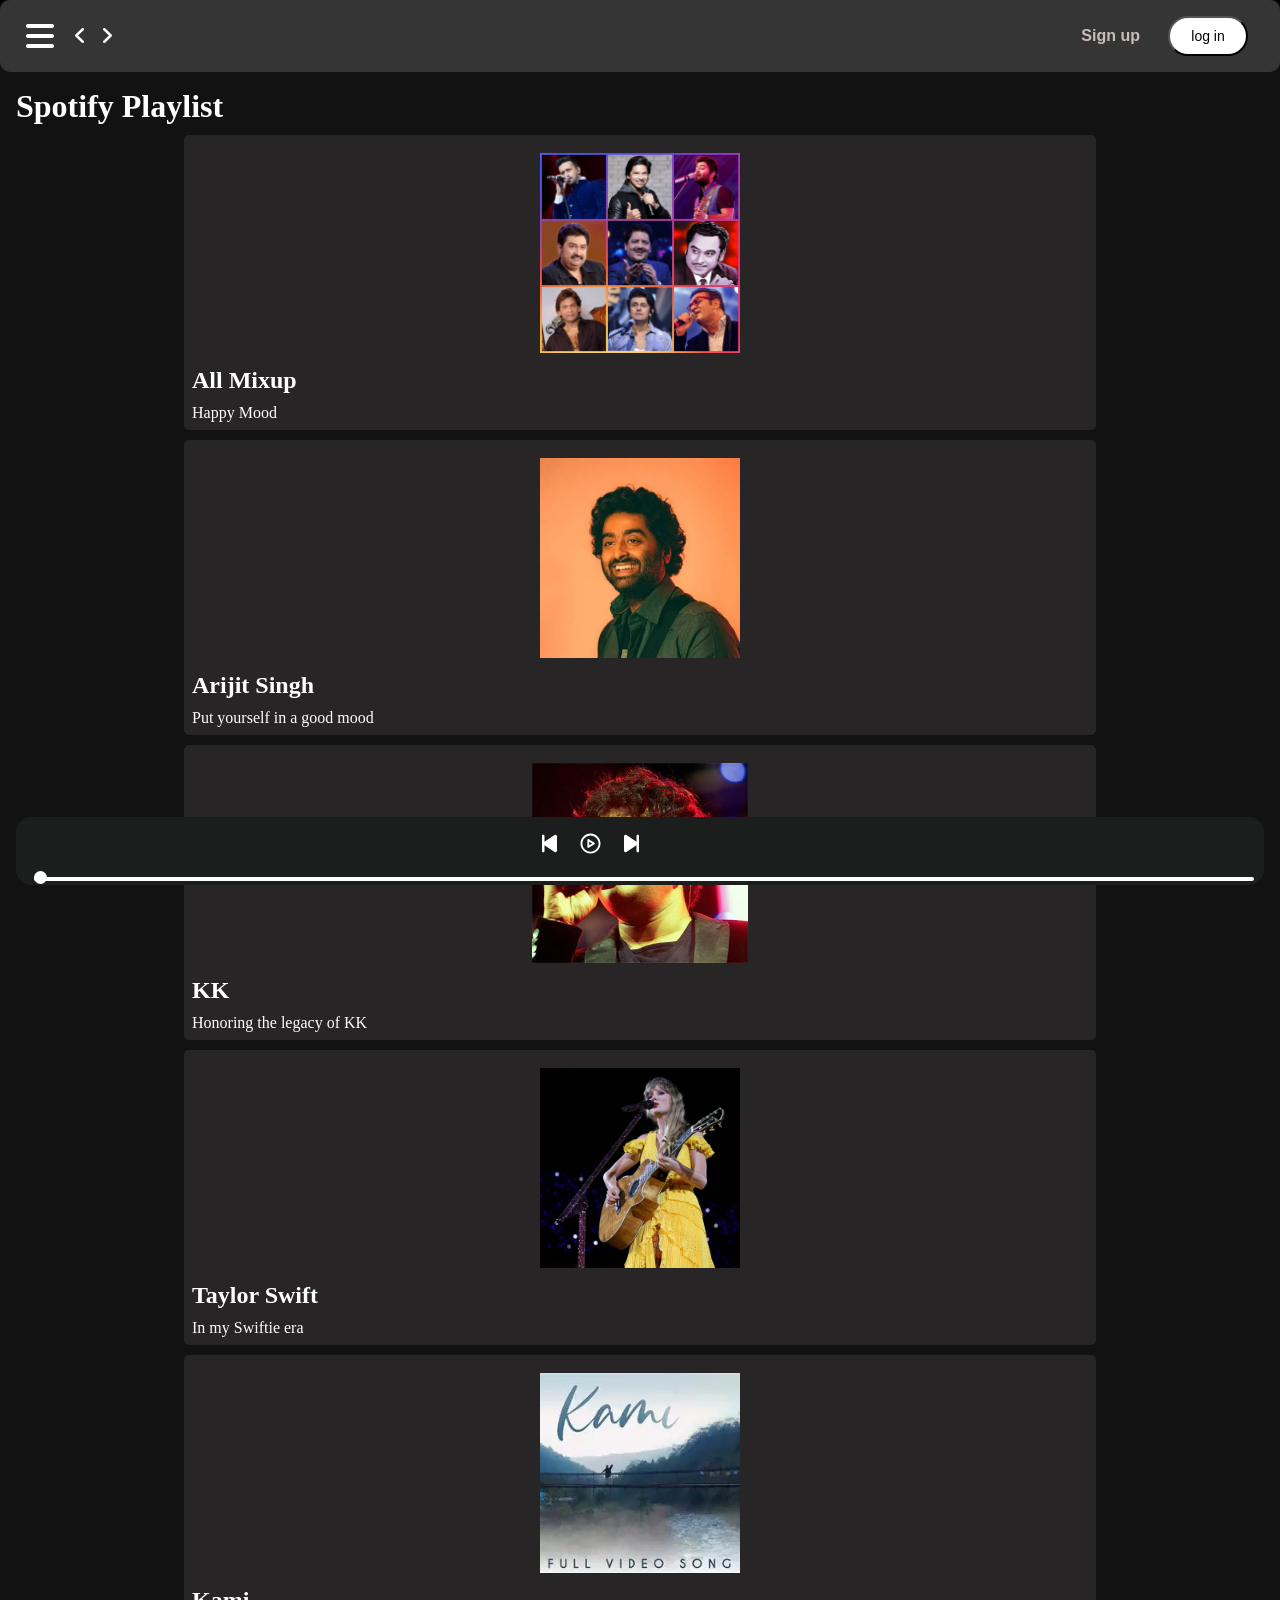
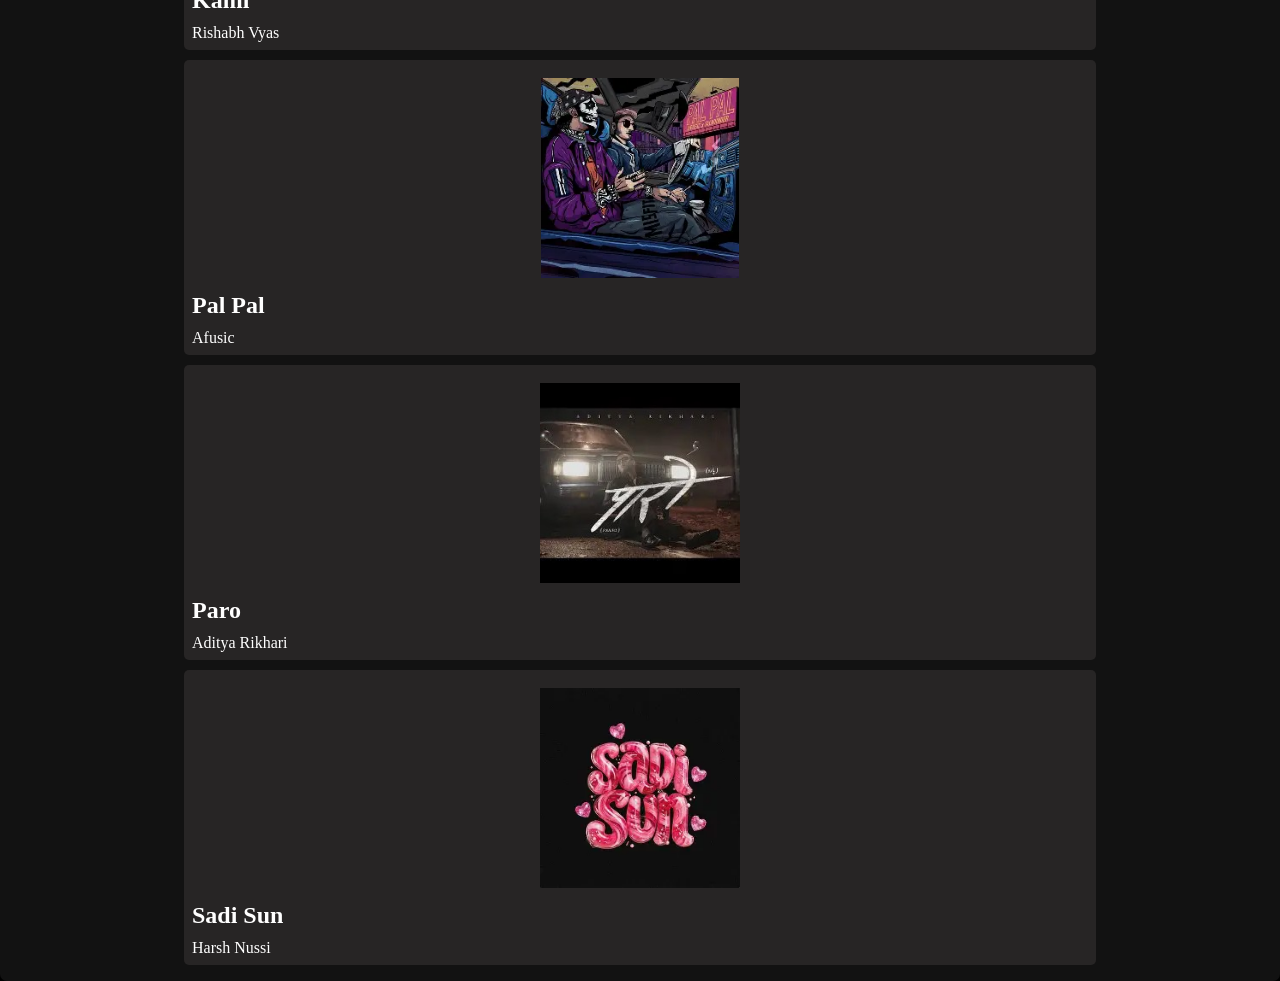
==== commit f186813e: "Implement dynamic playlist loading with folder support and update playes control" ====
--- a/index.html
+++ b/index.html
@@ -77,28 +77,52 @@
 
                 <div class="cardContainer">
 
-                    <div class="card">
-                        <img src="mile na mile hum.jpg" alt="">
-                        <h2>Mile Na Mile Hum</h2>
-                        <p>Sajid Wajid</p>
-                    </div>
-
-                    <div class="card">
-                        <img src="dillagi.jpg" alt="">
-                        <h2>Dillagi</h2>
-                        <p>Rahat Fateh Ali Khan</p>
-                    </div>
-
-                    <div class="card">
-                        <img src="nafrat2.jpg" alt="">
-                        <h2>Nafrat</h2>
-                        <p>Darshan Rawal</p>
-                    </div>
-
-                    <div class="card">
-                        <img src="o.jpg" alt="">
-                        <h2>O Sahib</h2>
-                        <p>Zain Zohaib</p>
+                    <div data-folder ="ncs" class="card">
+                        <div class="play">
+                            <svg xmlns="http://www.w3.org/2000/svg" viewBox="0 0 640 640" width="30" height="30">
+                                <path fill="#1DB954"
+                                    d="M320 112C434.9 112 528 205.1 528 320C528 434.9 434.9 528 320 528C205.1 528 112 434.9 112 320C112 205.1 205.1 112 320 112zM320 576C461.4 576 576 461.4 576 320C576 178.6 461.4 64 320 64C178.6 64 64 178.6 64 320C64 461.4 178.6 576 320 576zM276.5 211.5C269.1 207 259.8 206.8 252.2 211C244.6 215.2 240 223.3 240 232L240 408C240 416.7 244.7 424.7 252.3 428.9C259.9 433.1 269.1 433 276.6 428.4L420.6 340.4C427.7 336 432.1 328.3 432.1 319.9C432.1 311.5 427.7 303.8 420.6 299.4L276.6 211.4zM362 320L288 365.2L288 274.8L362 320z" />
+                            </svg>
+                        </div>
+                        <img src="mix.jpg" alt="">
+                        <h2>All Mixup</h2>
+                        <p>Happy Mood</p>
+                    </div>
+
+                    <div data-folder ="aj"class="card">
+                        <div class="play">
+                            <svg xmlns="http://www.w3.org/2000/svg" viewBox="0 0 640 640" width="30" height="30">
+                                <path fill="#1DB954"
+                                    d="M320 112C434.9 112 528 205.1 528 320C528 434.9 434.9 528 320 528C205.1 528 112 434.9 112 320C112 205.1 205.1 112 320 112zM320 576C461.4 576 576 461.4 576 320C576 178.6 461.4 64 320 64C178.6 64 64 178.6 64 320C64 461.4 178.6 576 320 576zM276.5 211.5C269.1 207 259.8 206.8 252.2 211C244.6 215.2 240 223.3 240 232L240 408C240 416.7 244.7 424.7 252.3 428.9C259.9 433.1 269.1 433 276.6 428.4L420.6 340.4C427.7 336 432.1 328.3 432.1 319.9C432.1 311.5 427.7 303.8 420.6 299.4L276.6 211.4zM362 320L288 365.2L288 274.8L362 320z" />
+                            </svg>
+                        </div>
+                        <img src="aj.jpg" alt="">
+                        <h2>Arijit Singh</h2>
+                        <p>Put yourself in a good mood</p>
+                    </div>
+
+                    <div data-folder ="kk" class="card">
+                        <div class="play">
+                            <svg xmlns="http://www.w3.org/2000/svg" viewBox="0 0 640 640" width="30" height="30">
+                                <path fill="#1DB954"
+                                    d="M320 112C434.9 112 528 205.1 528 320C528 434.9 434.9 528 320 528C205.1 528 112 434.9 112 320C112 205.1 205.1 112 320 112zM320 576C461.4 576 576 461.4 576 320C576 178.6 461.4 64 320 64C178.6 64 64 178.6 64 320C64 461.4 178.6 576 320 576zM276.5 211.5C269.1 207 259.8 206.8 252.2 211C244.6 215.2 240 223.3 240 232L240 408C240 416.7 244.7 424.7 252.3 428.9C259.9 433.1 269.1 433 276.6 428.4L420.6 340.4C427.7 336 432.1 328.3 432.1 319.9C432.1 311.5 427.7 303.8 420.6 299.4L276.6 211.4zM362 320L288 365.2L288 274.8L362 320z" />
+                            </svg>
+                        </div>
+                        <img src="kk1.jpg" alt="">
+                        <h2>KK</h2>
+                        <p>Honoring the legacy of KK</p>
+                    </div>
+
+                    <div data-folder ="TY"class="card">
+                        <div class="play">
+                            <svg xmlns="http://www.w3.org/2000/svg" viewBox="0 0 640 640" width="30" height="30">
+                                <path fill="#1DB954"
+                                    d="M320 112C434.9 112 528 205.1 528 320C528 434.9 434.9 528 320 528C205.1 528 112 434.9 112 320C112 205.1 205.1 112 320 112zM320 576C461.4 576 576 461.4 576 320C576 178.6 461.4 64 320 64C178.6 64 64 178.6 64 320C64 461.4 178.6 576 320 576zM276.5 211.5C269.1 207 259.8 206.8 252.2 211C244.6 215.2 240 223.3 240 232L240 408C240 416.7 244.7 424.7 252.3 428.9C259.9 433.1 269.1 433 276.6 428.4L420.6 340.4C427.7 336 432.1 328.3 432.1 319.9C432.1 311.5 427.7 303.8 420.6 299.4L276.6 211.4zM362 320L288 365.2L288 274.8L362 320z" />
+                            </svg>
+                        </div>
+                        <img src="ty.jpg" alt="">
+                        <h2>Taylor Swift</h2>
+                        <p>In my Swiftie era</p>
                     </div>
                     <div class="card">
                         <img src="kami.jpg" alt="">
@@ -144,14 +168,9 @@
                  <img width="40" class="invert" id="next" src="next.svg" alt="">
 
                     </div>
-                    <div class="timevol">
+                    
                     <div class="songtime"></div>
-                     <div class="volumn">
-                        <img src="volumn.svg" width="25px" height="25px"  alt="">
-                        <div class="range">
-                            <input type="range" name ="volumn" id="">
-                        </div>
-                   </div>
+                     
                    </div>
                  </div>
                 </div>
@@ -180,9 +199,4 @@
 
 
 
-                       <div class="play">
-                            <svg xmlns="http://www.w3.org/2000/svg" viewBox="0 0 640 640" width="30" height="30">
-                                <path fill="#1DB954"
-                                    d="M320 112C434.9 112 528 205.1 528 320C528 434.9 434.9 528 320 528C205.1 528 112 434.9 112 320C112 205.1 205.1 112 320 112zM320 576C461.4 576 576 461.4 576 320C576 178.6 461.4 64 320 64C178.6 64 64 178.6 64 320C64 461.4 178.6 576 320 576zM276.5 211.5C269.1 207 259.8 206.8 252.2 211C244.6 215.2 240 223.3 240 232L240 408C240 416.7 244.7 424.7 252.3 428.9C259.9 433.1 269.1 433 276.6 428.4L420.6 340.4C427.7 336 432.1 328.3 432.1 319.9C432.1 311.5 427.7 303.8 420.6 299.4L276.6 211.4zM362 320L288 365.2L288 274.8L362 320z" />
-                            </svg>
-                        </div>-->+                       -->
--- a/style.css
+++ b/style.css
@@ -1,3 +1,7 @@
+:root{
+    --a:0;
+}
+
 *{
     margin: 0;
     padding: 0;
@@ -168,6 +172,7 @@
     border-radius: 5px;
     background-color: rgb(39, 37, 37);
     position: relative;
+    transition: all 1s;
   
     
 
@@ -186,15 +191,17 @@
 }
 
 .card:hover{
-   background-color: rgb(59, 58, 58) !important; 
-}
-
-
-/*.play{
+   background-color: rgb(68, 67, 67) !important; 
+   cursor: pointer;
+   --a:1;
+}
+
+
+.play{
     width: 28px;
     height: 28px;
     border-radius: 50px;
-    background-color: #039203;
+    
     padding: 4px;
     display: flex;
     align-items: center;
@@ -202,9 +209,9 @@
     position: absolute;
     top: 168px;
     right: 10px;
-    opacity : 1;
+    opacity : var(--a);
     transition:all 1s ease-out
-}*/
+}
 
 
 
@@ -355,23 +362,12 @@
     
     
  }
- .timevol{
-    display: flex;
-    justify-content: space-evenly;
-    align-items: center;
- }
  
  
- .volumn{
-    display: flex;
-    justify-content: center;
-    align-items: center;
-    gap: 15px;
- }
  .songinfo{
     color: white;
     padding: 0 12px;
-    width: 250px;
+    width: 180px;
  }
  .songtime{
     color: white;
@@ -487,7 +483,11 @@
         display: block;
     }
 
-    
+    .abovebar{
+        flex-direction: column;
+        gap: 23px;
+        align-items: center;
+    }
     .songinfo{
         width: auto;
     }
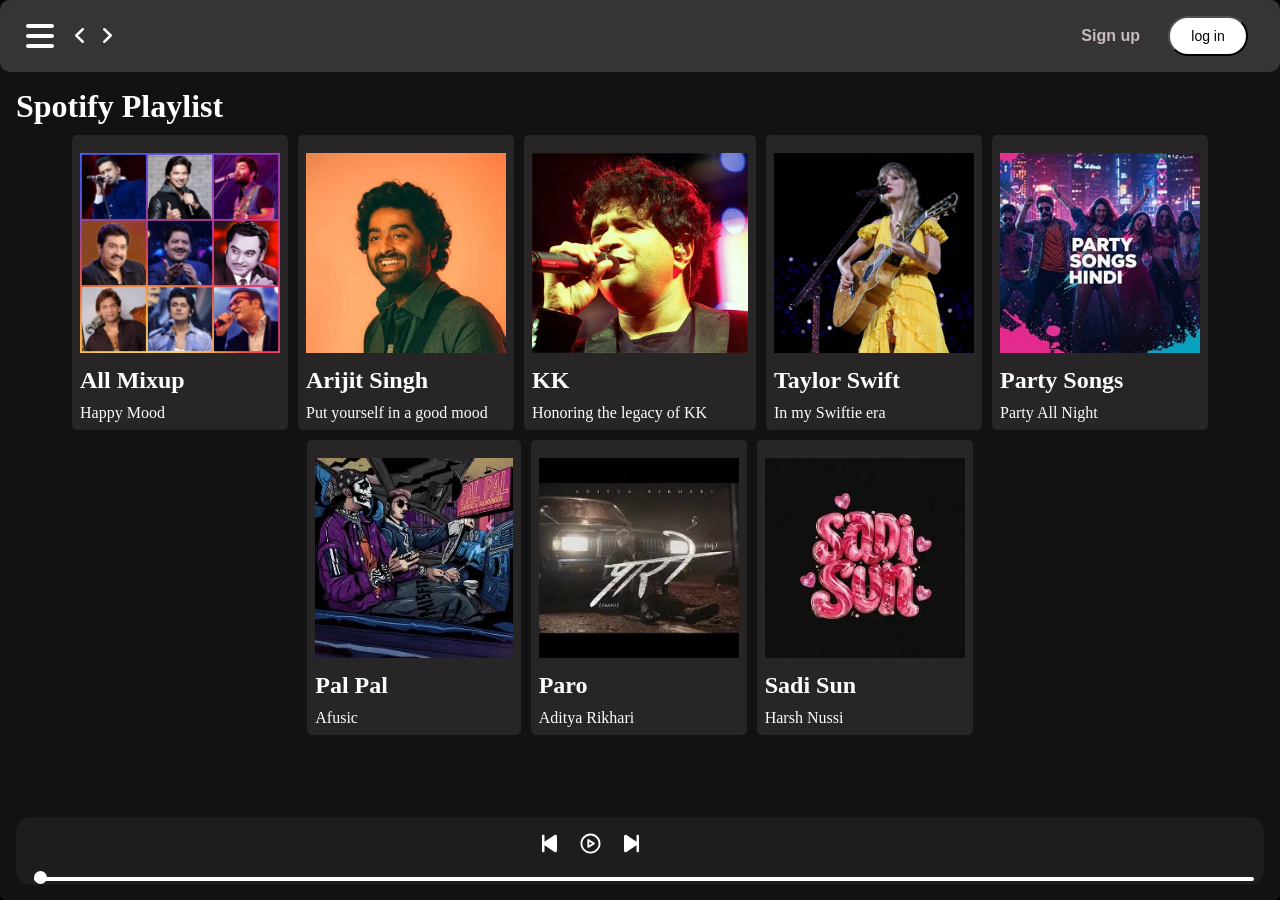
==== commit 345fbdab: "Implement dynamic album folder fetching" ====
--- a/index.html
+++ b/index.html
@@ -124,25 +124,49 @@
                         <h2>Taylor Swift</h2>
                         <p>In my Swiftie era</p>
                     </div>
+                    <div data-folder ="party"class="card">
+                        <div class="play">
+                            <svg xmlns="http://www.w3.org/2000/svg" viewBox="0 0 640 640" width="30" height="30">
+                                <path fill="#1DB954"
+                                    d="M320 112C434.9 112 528 205.1 528 320C528 434.9 434.9 528 320 528C205.1 528 112 434.9 112 320C112 205.1 205.1 112 320 112zM320 576C461.4 576 576 461.4 576 320C576 178.6 461.4 64 320 64C178.6 64 64 178.6 64 320C64 461.4 178.6 576 320 576zM276.5 211.5C269.1 207 259.8 206.8 252.2 211C244.6 215.2 240 223.3 240 232L240 408C240 416.7 244.7 424.7 252.3 428.9C259.9 433.1 269.1 433 276.6 428.4L420.6 340.4C427.7 336 432.1 328.3 432.1 319.9C432.1 311.5 427.7 303.8 420.6 299.4L276.6 211.4zM362 320L288 365.2L288 274.8L362 320z" />
+                            </svg>
+                        </div>
+                        <img src="party.jpg" alt="">
+                        <h2>Party Songs</h2>
+                        <p>Party All Night</p>
+                    </div>
+
                     <div class="card">
-                        <img src="kami.jpg" alt="">
-                        <h2>Kami</h2>
-                        <p>Rishabh Vyas</p>
-                    </div>
-
-                    <div class="card">
+                        <div class="play">
+                            <svg xmlns="http://www.w3.org/2000/svg" viewBox="0 0 640 640" width="30" height="30">
+                                <path fill="#1DB954"
+                                    d="M320 112C434.9 112 528 205.1 528 320C528 434.9 434.9 528 320 528C205.1 528 112 434.9 112 320C112 205.1 205.1 112 320 112zM320 576C461.4 576 576 461.4 576 320C576 178.6 461.4 64 320 64C178.6 64 64 178.6 64 320C64 461.4 178.6 576 320 576zM276.5 211.5C269.1 207 259.8 206.8 252.2 211C244.6 215.2 240 223.3 240 232L240 408C240 416.7 244.7 424.7 252.3 428.9C259.9 433.1 269.1 433 276.6 428.4L420.6 340.4C427.7 336 432.1 328.3 432.1 319.9C432.1 311.5 427.7 303.8 420.6 299.4L276.6 211.4zM362 320L288 365.2L288 274.8L362 320z" />
+                            </svg>
+                        </div>
                         <img src="pal pal.jpg" alt="">
                         <h2>Pal Pal</h2>
                         <p>Afusic</p>
                     </div>
 
                     <div class="card">
+                        <div class="play">
+                            <svg xmlns="http://www.w3.org/2000/svg" viewBox="0 0 640 640" width="30" height="30">
+                                <path fill="#1DB954"
+                                    d="M320 112C434.9 112 528 205.1 528 320C528 434.9 434.9 528 320 528C205.1 528 112 434.9 112 320C112 205.1 205.1 112 320 112zM320 576C461.4 576 576 461.4 576 320C576 178.6 461.4 64 320 64C178.6 64 64 178.6 64 320C64 461.4 178.6 576 320 576zM276.5 211.5C269.1 207 259.8 206.8 252.2 211C244.6 215.2 240 223.3 240 232L240 408C240 416.7 244.7 424.7 252.3 428.9C259.9 433.1 269.1 433 276.6 428.4L420.6 340.4C427.7 336 432.1 328.3 432.1 319.9C432.1 311.5 427.7 303.8 420.6 299.4L276.6 211.4zM362 320L288 365.2L288 274.8L362 320z" />
+                            </svg>
+                        </div>
                         <img src="paro.jpg" alt="">
                         <h2>Paro</h2>
                         <p>Aditya Rikhari</p>
                     </div>
 
                     <div class="card">
+                        <div class="play">
+                            <svg xmlns="http://www.w3.org/2000/svg" viewBox="0 0 640 640" width="30" height="30">
+                                <path fill="#1DB954"
+                                    d="M320 112C434.9 112 528 205.1 528 320C528 434.9 434.9 528 320 528C205.1 528 112 434.9 112 320C112 205.1 205.1 112 320 112zM320 576C461.4 576 576 461.4 576 320C576 178.6 461.4 64 320 64C178.6 64 64 178.6 64 320C64 461.4 178.6 576 320 576zM276.5 211.5C269.1 207 259.8 206.8 252.2 211C244.6 215.2 240 223.3 240 232L240 408C240 416.7 244.7 424.7 252.3 428.9C259.9 433.1 269.1 433 276.6 428.4L420.6 340.4C427.7 336 432.1 328.3 432.1 319.9C432.1 311.5 427.7 303.8 420.6 299.4L276.6 211.4zM362 320L288 365.2L288 274.8L362 320z" />
+                            </svg>
+                        </div>
                         <img src="sadi sun.jpg" alt="">
                         <h2>Sadi Sun</h2>
                         <p>Harsh Nussi</p>
--- a/style.css
+++ b/style.css
@@ -162,6 +162,7 @@
     padding-top: 10px;
     overflow-y: auto;
     justify-content: center;
+    
     
 }
 
@@ -472,12 +473,13 @@
         display: block;
     }
     .card{
-        width: 70vw;
+        width: auto;
     }
     
     .cardContainer{
         margin: 0;
         justify-content: center;
+        
     }
     .close{
         display: block;
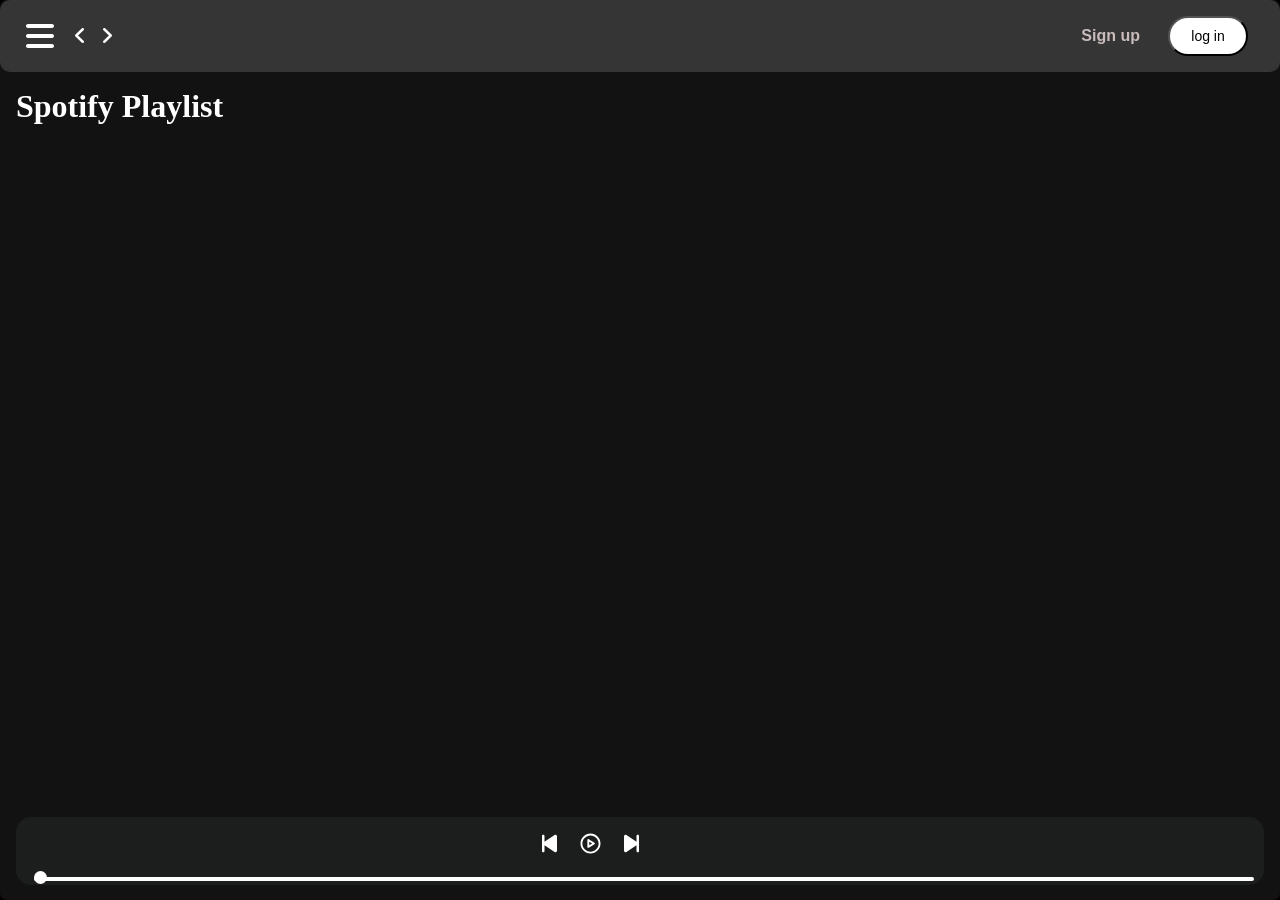
==== commit 97abfbc9: "Implement dynamic album loading with metadata support" ====
--- a/index.html
+++ b/index.html
@@ -76,102 +76,7 @@
                 <h1>Spotify Playlist</h1>
 
                 <div class="cardContainer">
-
-                    <div data-folder ="ncs" class="card">
-                        <div class="play">
-                            <svg xmlns="http://www.w3.org/2000/svg" viewBox="0 0 640 640" width="30" height="30">
-                                <path fill="#1DB954"
-                                    d="M320 112C434.9 112 528 205.1 528 320C528 434.9 434.9 528 320 528C205.1 528 112 434.9 112 320C112 205.1 205.1 112 320 112zM320 576C461.4 576 576 461.4 576 320C576 178.6 461.4 64 320 64C178.6 64 64 178.6 64 320C64 461.4 178.6 576 320 576zM276.5 211.5C269.1 207 259.8 206.8 252.2 211C244.6 215.2 240 223.3 240 232L240 408C240 416.7 244.7 424.7 252.3 428.9C259.9 433.1 269.1 433 276.6 428.4L420.6 340.4C427.7 336 432.1 328.3 432.1 319.9C432.1 311.5 427.7 303.8 420.6 299.4L276.6 211.4zM362 320L288 365.2L288 274.8L362 320z" />
-                            </svg>
-                        </div>
-                        <img src="mix.jpg" alt="">
-                        <h2>All Mixup</h2>
-                        <p>Happy Mood</p>
-                    </div>
-
-                    <div data-folder ="aj"class="card">
-                        <div class="play">
-                            <svg xmlns="http://www.w3.org/2000/svg" viewBox="0 0 640 640" width="30" height="30">
-                                <path fill="#1DB954"
-                                    d="M320 112C434.9 112 528 205.1 528 320C528 434.9 434.9 528 320 528C205.1 528 112 434.9 112 320C112 205.1 205.1 112 320 112zM320 576C461.4 576 576 461.4 576 320C576 178.6 461.4 64 320 64C178.6 64 64 178.6 64 320C64 461.4 178.6 576 320 576zM276.5 211.5C269.1 207 259.8 206.8 252.2 211C244.6 215.2 240 223.3 240 232L240 408C240 416.7 244.7 424.7 252.3 428.9C259.9 433.1 269.1 433 276.6 428.4L420.6 340.4C427.7 336 432.1 328.3 432.1 319.9C432.1 311.5 427.7 303.8 420.6 299.4L276.6 211.4zM362 320L288 365.2L288 274.8L362 320z" />
-                            </svg>
-                        </div>
-                        <img src="aj.jpg" alt="">
-                        <h2>Arijit Singh</h2>
-                        <p>Put yourself in a good mood</p>
-                    </div>
-
-                    <div data-folder ="kk" class="card">
-                        <div class="play">
-                            <svg xmlns="http://www.w3.org/2000/svg" viewBox="0 0 640 640" width="30" height="30">
-                                <path fill="#1DB954"
-                                    d="M320 112C434.9 112 528 205.1 528 320C528 434.9 434.9 528 320 528C205.1 528 112 434.9 112 320C112 205.1 205.1 112 320 112zM320 576C461.4 576 576 461.4 576 320C576 178.6 461.4 64 320 64C178.6 64 64 178.6 64 320C64 461.4 178.6 576 320 576zM276.5 211.5C269.1 207 259.8 206.8 252.2 211C244.6 215.2 240 223.3 240 232L240 408C240 416.7 244.7 424.7 252.3 428.9C259.9 433.1 269.1 433 276.6 428.4L420.6 340.4C427.7 336 432.1 328.3 432.1 319.9C432.1 311.5 427.7 303.8 420.6 299.4L276.6 211.4zM362 320L288 365.2L288 274.8L362 320z" />
-                            </svg>
-                        </div>
-                        <img src="kk1.jpg" alt="">
-                        <h2>KK</h2>
-                        <p>Honoring the legacy of KK</p>
-                    </div>
-
-                    <div data-folder ="TY"class="card">
-                        <div class="play">
-                            <svg xmlns="http://www.w3.org/2000/svg" viewBox="0 0 640 640" width="30" height="30">
-                                <path fill="#1DB954"
-                                    d="M320 112C434.9 112 528 205.1 528 320C528 434.9 434.9 528 320 528C205.1 528 112 434.9 112 320C112 205.1 205.1 112 320 112zM320 576C461.4 576 576 461.4 576 320C576 178.6 461.4 64 320 64C178.6 64 64 178.6 64 320C64 461.4 178.6 576 320 576zM276.5 211.5C269.1 207 259.8 206.8 252.2 211C244.6 215.2 240 223.3 240 232L240 408C240 416.7 244.7 424.7 252.3 428.9C259.9 433.1 269.1 433 276.6 428.4L420.6 340.4C427.7 336 432.1 328.3 432.1 319.9C432.1 311.5 427.7 303.8 420.6 299.4L276.6 211.4zM362 320L288 365.2L288 274.8L362 320z" />
-                            </svg>
-                        </div>
-                        <img src="ty.jpg" alt="">
-                        <h2>Taylor Swift</h2>
-                        <p>In my Swiftie era</p>
-                    </div>
-                    <div data-folder ="party"class="card">
-                        <div class="play">
-                            <svg xmlns="http://www.w3.org/2000/svg" viewBox="0 0 640 640" width="30" height="30">
-                                <path fill="#1DB954"
-                                    d="M320 112C434.9 112 528 205.1 528 320C528 434.9 434.9 528 320 528C205.1 528 112 434.9 112 320C112 205.1 205.1 112 320 112zM320 576C461.4 576 576 461.4 576 320C576 178.6 461.4 64 320 64C178.6 64 64 178.6 64 320C64 461.4 178.6 576 320 576zM276.5 211.5C269.1 207 259.8 206.8 252.2 211C244.6 215.2 240 223.3 240 232L240 408C240 416.7 244.7 424.7 252.3 428.9C259.9 433.1 269.1 433 276.6 428.4L420.6 340.4C427.7 336 432.1 328.3 432.1 319.9C432.1 311.5 427.7 303.8 420.6 299.4L276.6 211.4zM362 320L288 365.2L288 274.8L362 320z" />
-                            </svg>
-                        </div>
-                        <img src="party.jpg" alt="">
-                        <h2>Party Songs</h2>
-                        <p>Party All Night</p>
-                    </div>
-
-                    <div class="card">
-                        <div class="play">
-                            <svg xmlns="http://www.w3.org/2000/svg" viewBox="0 0 640 640" width="30" height="30">
-                                <path fill="#1DB954"
-                                    d="M320 112C434.9 112 528 205.1 528 320C528 434.9 434.9 528 320 528C205.1 528 112 434.9 112 320C112 205.1 205.1 112 320 112zM320 576C461.4 576 576 461.4 576 320C576 178.6 461.4 64 320 64C178.6 64 64 178.6 64 320C64 461.4 178.6 576 320 576zM276.5 211.5C269.1 207 259.8 206.8 252.2 211C244.6 215.2 240 223.3 240 232L240 408C240 416.7 244.7 424.7 252.3 428.9C259.9 433.1 269.1 433 276.6 428.4L420.6 340.4C427.7 336 432.1 328.3 432.1 319.9C432.1 311.5 427.7 303.8 420.6 299.4L276.6 211.4zM362 320L288 365.2L288 274.8L362 320z" />
-                            </svg>
-                        </div>
-                        <img src="pal pal.jpg" alt="">
-                        <h2>Pal Pal</h2>
-                        <p>Afusic</p>
-                    </div>
-
-                    <div class="card">
-                        <div class="play">
-                            <svg xmlns="http://www.w3.org/2000/svg" viewBox="0 0 640 640" width="30" height="30">
-                                <path fill="#1DB954"
-                                    d="M320 112C434.9 112 528 205.1 528 320C528 434.9 434.9 528 320 528C205.1 528 112 434.9 112 320C112 205.1 205.1 112 320 112zM320 576C461.4 576 576 461.4 576 320C576 178.6 461.4 64 320 64C178.6 64 64 178.6 64 320C64 461.4 178.6 576 320 576zM276.5 211.5C269.1 207 259.8 206.8 252.2 211C244.6 215.2 240 223.3 240 232L240 408C240 416.7 244.7 424.7 252.3 428.9C259.9 433.1 269.1 433 276.6 428.4L420.6 340.4C427.7 336 432.1 328.3 432.1 319.9C432.1 311.5 427.7 303.8 420.6 299.4L276.6 211.4zM362 320L288 365.2L288 274.8L362 320z" />
-                            </svg>
-                        </div>
-                        <img src="paro.jpg" alt="">
-                        <h2>Paro</h2>
-                        <p>Aditya Rikhari</p>
-                    </div>
-
-                    <div class="card">
-                        <div class="play">
-                            <svg xmlns="http://www.w3.org/2000/svg" viewBox="0 0 640 640" width="30" height="30">
-                                <path fill="#1DB954"
-                                    d="M320 112C434.9 112 528 205.1 528 320C528 434.9 434.9 528 320 528C205.1 528 112 434.9 112 320C112 205.1 205.1 112 320 112zM320 576C461.4 576 576 461.4 576 320C576 178.6 461.4 64 320 64C178.6 64 64 178.6 64 320C64 461.4 178.6 576 320 576zM276.5 211.5C269.1 207 259.8 206.8 252.2 211C244.6 215.2 240 223.3 240 232L240 408C240 416.7 244.7 424.7 252.3 428.9C259.9 433.1 269.1 433 276.6 428.4L420.6 340.4C427.7 336 432.1 328.3 432.1 319.9C432.1 311.5 427.7 303.8 420.6 299.4L276.6 211.4zM362 320L288 365.2L288 274.8L362 320z" />
-                            </svg>
-                        </div>
-                        <img src="sadi sun.jpg" alt="">
-                        <h2>Sadi Sun</h2>
-                        <p>Harsh Nussi</p>
-                    </div>
-
+   
                 </div>
 
                 <div class="playbar">
@@ -220,6 +125,42 @@
                         <li><span>Pal Pal</span><img src="pal pal.jpg" alt=""></li>
                         <li><span>Paro</span><img src="paro.jpg" alt=""></li>
                         <li><span>Sadi Sun</span><img src="sadi sun.jpg" alt=""></li>
+                        <div class="card">
+                        <div class="play">
+                            <svg xmlns="http://www.w3.org/2000/svg" viewBox="0 0 640 640" width="30" height="30">
+                                <path fill="#1DB954"
+                                    d="M320 112C434.9 112 528 205.1 528 320C528 434.9 434.9 528 320 528C205.1 528 112 434.9 112 320C112 205.1 205.1 112 320 112zM320 576C461.4 576 576 461.4 576 320C576 178.6 461.4 64 320 64C178.6 64 64 178.6 64 320C64 461.4 178.6 576 320 576zM276.5 211.5C269.1 207 259.8 206.8 252.2 211C244.6 215.2 240 223.3 240 232L240 408C240 416.7 244.7 424.7 252.3 428.9C259.9 433.1 269.1 433 276.6 428.4L420.6 340.4C427.7 336 432.1 328.3 432.1 319.9C432.1 311.5 427.7 303.8 420.6 299.4L276.6 211.4zM362 320L288 365.2L288 274.8L362 320z" />
+                            </svg>
+                        </div>
+                        <img src="pal pal.jpg" alt="">
+                        <h2>Pal Pal</h2>
+                        <p>Afusic</p>
+                    </div>
+
+                    <div class="card">
+                        <div class="play">
+                            <svg xmlns="http://www.w3.org/2000/svg" viewBox="0 0 640 640" width="30" height="30">
+                                <path fill="#1DB954"
+                                    d="M320 112C434.9 112 528 205.1 528 320C528 434.9 434.9 528 320 528C205.1 528 112 434.9 112 320C112 205.1 205.1 112 320 112zM320 576C461.4 576 576 461.4 576 320C576 178.6 461.4 64 320 64C178.6 64 64 178.6 64 320C64 461.4 178.6 576 320 576zM276.5 211.5C269.1 207 259.8 206.8 252.2 211C244.6 215.2 240 223.3 240 232L240 408C240 416.7 244.7 424.7 252.3 428.9C259.9 433.1 269.1 433 276.6 428.4L420.6 340.4C427.7 336 432.1 328.3 432.1 319.9C432.1 311.5 427.7 303.8 420.6 299.4L276.6 211.4zM362 320L288 365.2L288 274.8L362 320z" />
+                            </svg>
+                        </div>
+                        <img src="paro.jpg" alt="">
+                        <h2>Paro</h2>
+                        <p>Aditya Rikhari</p>
+                    </div>
+
+                    <div class="card">
+                        <div class="play">
+                            <svg xmlns="http://www.w3.org/2000/svg" viewBox="0 0 640 640" width="30" height="30">
+                                <path fill="#1DB954"
+                                    d="M320 112C434.9 112 528 205.1 528 320C528 434.9 434.9 528 320 528C205.1 528 112 434.9 112 320C112 205.1 205.1 112 320 112zM320 576C461.4 576 576 461.4 576 320C576 178.6 461.4 64 320 64C178.6 64 64 178.6 64 320C64 461.4 178.6 576 320 576zM276.5 211.5C269.1 207 259.8 206.8 252.2 211C244.6 215.2 240 223.3 240 232L240 408C240 416.7 244.7 424.7 252.3 428.9C259.9 433.1 269.1 433 276.6 428.4L420.6 340.4C427.7 336 432.1 328.3 432.1 319.9C432.1 311.5 427.7 303.8 420.6 299.4L276.6 211.4zM362 320L288 365.2L288 274.8L362 320z" />
+                            </svg>
+                        </div>
+                        <img src="sadi sun.jpg" alt="">
+                        <h2>Sadi Sun</h2>
+                        <p>Harsh Nussi</p>
+                    </div>
+                  
 
 
 
--- a/style.css
+++ b/style.css
@@ -161,7 +161,7 @@
     flex-wrap: wrap;
     padding-top: 10px;
     overflow-y: auto;
-    justify-content: center;
+    
     
     
 }
@@ -473,12 +473,14 @@
         display: block;
     }
     .card{
-        width: auto;
-    }
+        width: 250px;
+    }
+    
     
     .cardContainer{
         margin: 0;
         justify-content: center;
+
         
     }
     .close{
